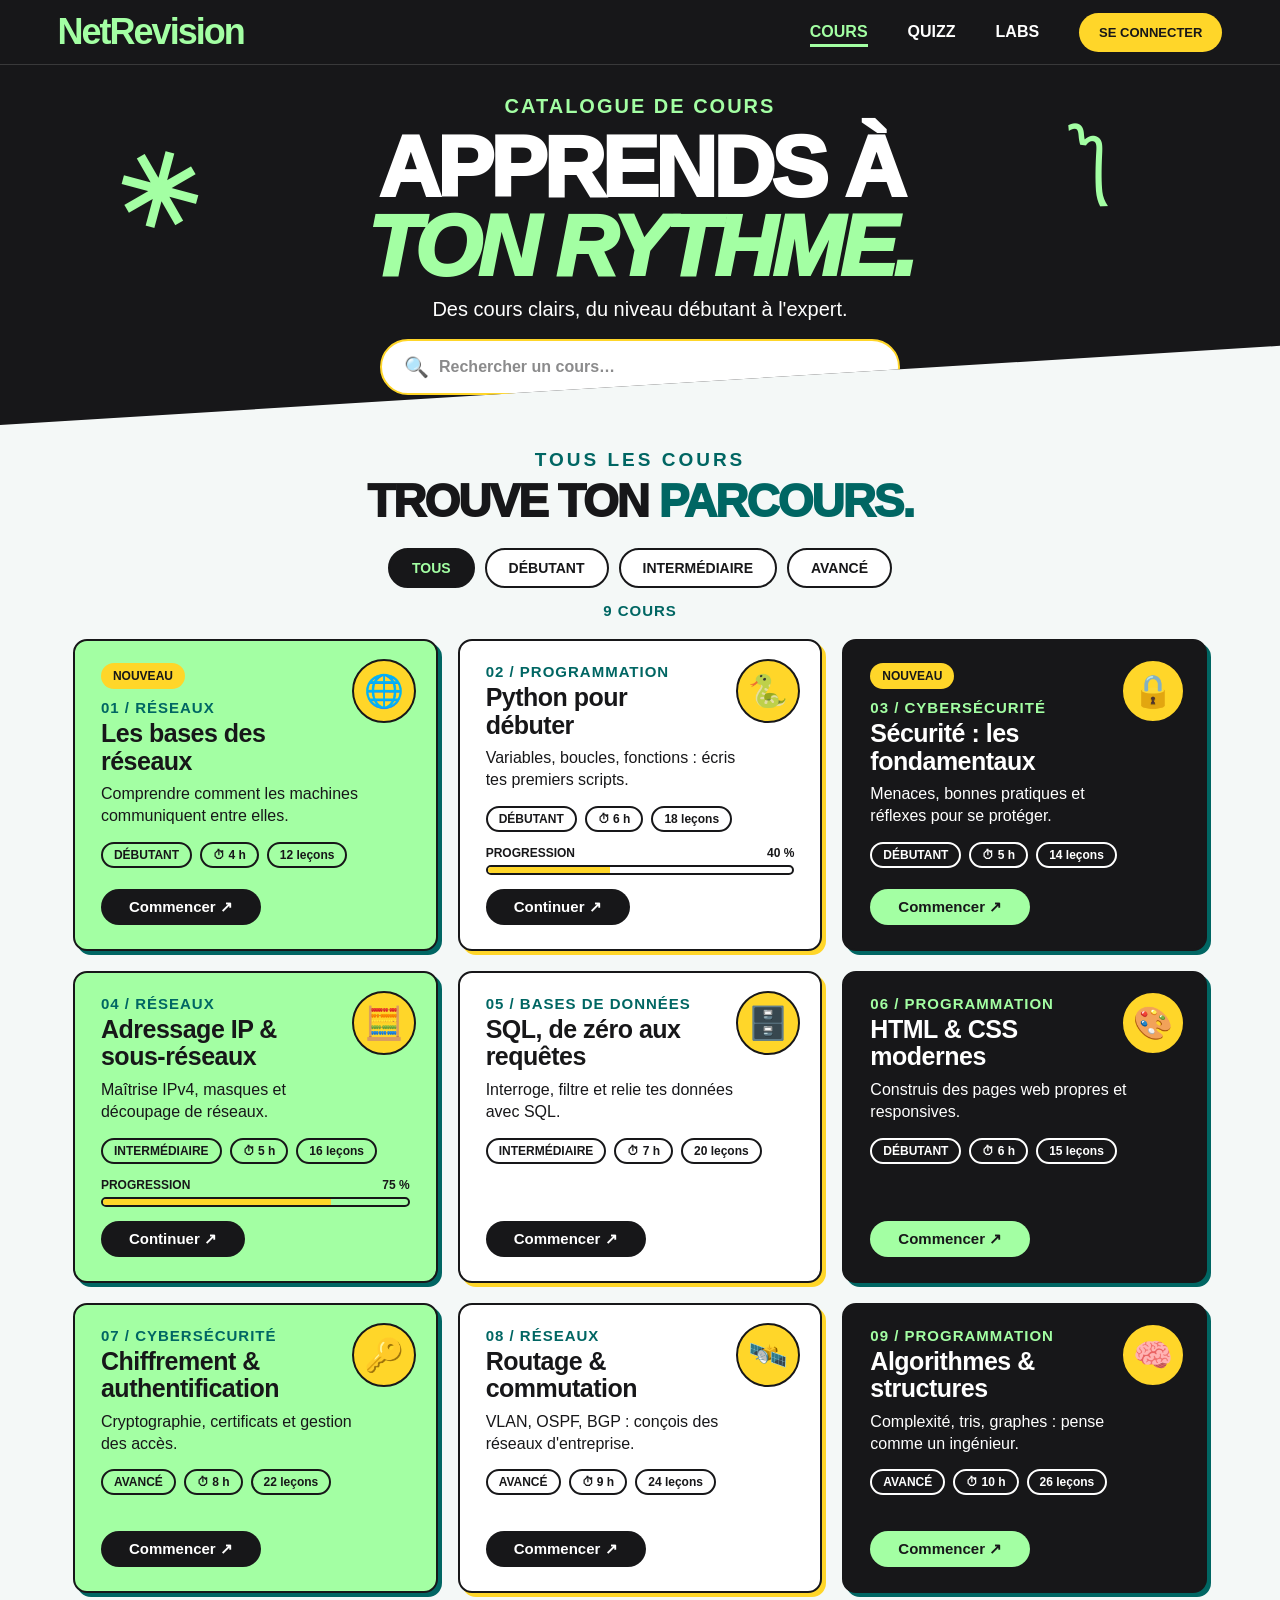
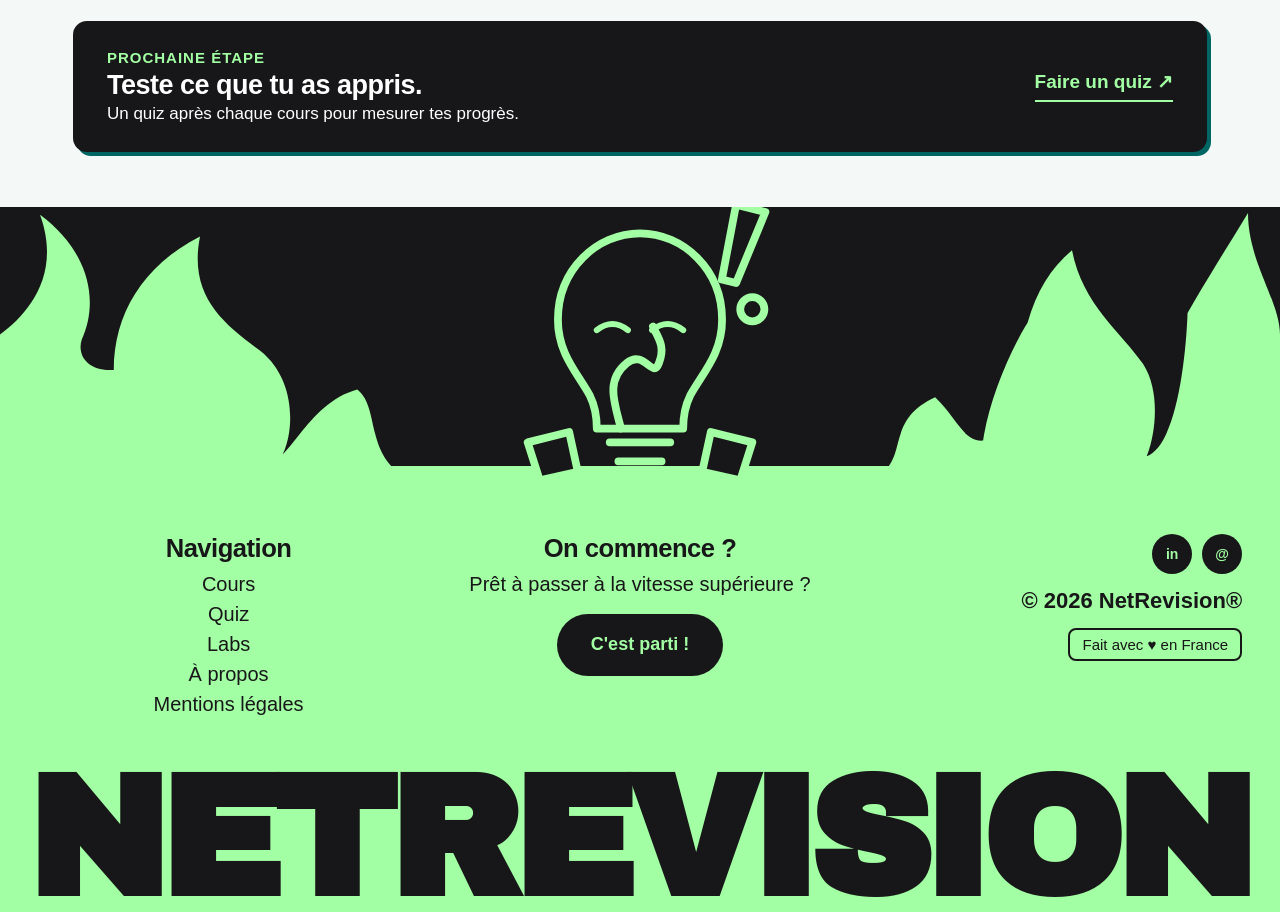
==== cours.html @ 29f03151 "Update and rename Cours.html to cours.html" ====
<!DOCTYPE html>
<html lang="fr">
<head>
<meta charset="UTF-8">
<meta name="viewport" content="width=device-width, initial-scale=1.0">
<title>Cours — NetRevision</title>

<link rel="preconnect" href="https://fonts.googleapis.com">
<link rel="preconnect" href="https://fonts.gstatic.com" crossorigin>
<link href="https://fonts.googleapis.com/css2?family=Archivo+Black&display=swap" rel="stylesheet">

<style>

/* =====================================
   1. VARIABLES ET RESET
===================================== */

:root {
    --black: #171719;
    --green: #006663;
    --mint: #a3ffa3;
    --yellow: #ffd629;
    --white: #ffffff;
    --background: #f4f8f7;
}

* {
    margin: 0;
    padding: 0;
    box-sizing: border-box;
    font-family: 'Arial', 'Segoe UI', sans-serif;
}

html { scroll-behavior: smooth; }

body {
    background: var(--background);
    color: var(--black);
    min-height: 100vh;
    overflow-x: hidden;
}

/* =====================================
   2. NAVIGATION
===================================== */

.navbar {
    width: 100%;
    height: 65px;
    padding: 0 4.5%;
    display: flex;
    justify-content: space-between;
    align-items: center;
    background: var(--black);
    border-bottom: 1px solid #ffffff25;
    position: relative;
    z-index: 100;
}

.nav-logo {
    color: var(--mint);
    font-size: 36px;
    font-weight: 900;
    letter-spacing: -2px;
    text-decoration: none;
}

.nav-links {
    list-style: none;
    display: flex;
    align-items: center;
    gap: 40px;
}

.nav-links a {
    color: white;
    text-decoration: none;
    font-size: 16px;
    font-weight: 800;
    transition: .25s;
}

.nav-links a:hover,
.nav-links a.active-page {
    color: var(--mint);
}

.nav-links a.active-page {
    border-bottom: 3px solid var(--mint);
    padding-bottom: 4px;
}

.nav-links .btn {
    display: inline-block;
    border: none;
    background: var(--yellow);
    color: var(--black);
    padding: 12px 20px;
    border-radius: 30px;
    font-size: 13px;
    font-weight: 900;
    cursor: pointer;
    transition: .3s;
}

.nav-links .btn:hover {
    background: var(--mint);
    transform: translateY(-3px);
}

.menu-toggle {
    display: none;
    background: none;
    border: none;
    color: var(--mint);
    font-size: 30px;
    cursor: pointer;
}

/* =====================================
   3. HERO
===================================== */

.page-hero {
    position: relative;
    z-index: 2;
    background: var(--black);
    color: white;
    text-align: center;
    padding: 30px 20px 0;
    height: 360px;

    clip-path: polygon(0 0, 100% 0, 100% 78%, 0 100%);
}

.hero-eyebrow {
    color: var(--mint);
    font-size: 20px;
    font-weight: 900;
    letter-spacing: 2px;
    margin-bottom: 10px;
}

.page-hero h1 {
    font-size: clamp(44px, 7vw, 86px);
    font-weight: 1000;
    line-height: .92;
    letter-spacing: -4px;
    margin-bottom: 12px;
}

.page-hero h1 span {
    color: var(--mint);
    font-style: italic;
}

.hero-description {
    font-size: 20px;
    margin-bottom: 18px;
}

.hero-star {
    position: absolute;
    left: 9%;
    top: 70px;
    color: var(--mint);
    font-size: 100px;
    font-weight: bold;
    transform: rotate(15deg);
}

.hero-rays {
    position: absolute;
    right: 12%;
    top: 55px;
    color: var(--mint);
    font-size: 80px;
    transform: rotate(20deg);
}

/* Recherche */

.search-box {
    position: relative;
    z-index: 3;
    display: inline-flex;
    align-items: center;
    gap: 10px;
    width: min(520px, 90%);
    height: 56px;
    padding: 0 22px;
    background: var(--white);
    border: 2px solid var(--yellow);
    border-radius: 40px;
}

.search-box span {
    color: var(--black);
    font-size: 20px;
}

.search-box input {
    flex: 1;
    border: none;
    outline: none;
    background: transparent;
    font-size: 16px;
    font-weight: 700;
    color: var(--black);
}

.search-box input::placeholder {
    color: #17171980;
}

/* =====================================
   4. CATALOGUE
===================================== */

.catalog {
    position: relative;
    z-index: 1;
    margin-top: -1px;
    padding: 25px 5.7% 55px;
    background: var(--background);
}

.section-heading {
    text-align: center;
    margin-bottom: 20px;
}

.section-eyebrow {
    color: var(--green);
    font-size: 19px;
    font-weight: 900;
    letter-spacing: 3px;
    margin-bottom: 3px;
}

.section-heading h2 {
    font-size: clamp(28px, 4vw, 46px);
    font-weight: 1000;
    letter-spacing: -2px;
}

.section-heading h2 span { color: var(--green); }

/* Filtres */

.filters {
    display: flex;
    justify-content: center;
    flex-wrap: wrap;
    gap: 10px;
    margin-bottom: 14px;
}

.chip {
    border: 2px solid var(--black);
    background: var(--white);
    color: var(--black);
    padding: 10px 22px;
    border-radius: 30px;
    font-size: 14px;
    font-weight: 900;
    cursor: pointer;
    transition: .25s;
}

.chip:hover {
    background: var(--mint);
    transform: translateY(-3px);
}

.chip.active {
    background: var(--black);
    color: var(--mint);
}

.result-count {
    text-align: center;
    color: var(--green);
    font-size: 15px;
    font-weight: 900;
    letter-spacing: 1px;
    margin-bottom: 20px;
}

/* Grille */

.course-grid {
    display: grid;
    grid-template-columns: repeat(3, 1fr);
    gap: 20px;
    max-width: 1400px;
    margin: 0 auto;
}

.course-card {
    position: relative;
    display: flex;
    flex-direction: column;
    min-height: 290px;
    padding: 22px 26px 24px;
    border: 2px solid var(--black);
    border-radius: 14px;
    transition: .3s;
}

.course-card:nth-child(3n+1) {
    background: var(--mint);
    box-shadow: 4px 4px 0 var(--green);
}

.course-card:nth-child(3n+2) {
    background: var(--white);
    box-shadow: 4px 4px 0 var(--yellow);
}

.course-card:nth-child(3n) {
    background: var(--black);
    color: white;
    box-shadow: 4px 4px 0 var(--green);
}

.course-card:hover {
    transform: translateY(-5px);
    box-shadow: 7px 9px 0 var(--black);
}

.course-card:nth-child(3n):hover {
    box-shadow: 7px 9px 0 var(--mint);
}

.course-card.hidden { display: none; }

.badge {
    display: table;
    width: fit-content;
    background: var(--yellow);
    color: var(--black);
    padding: 6px 12px;
    border-radius: 30px;
    font-size: 12px;
    font-weight: 900;
    margin-bottom: 10px;
}

.card-number {
    display: block;
    color: var(--green);
    font-size: 15px;
    font-weight: 900;
    letter-spacing: 1px;
    margin-bottom: 4px;
}

.course-card:nth-child(3n) .card-number { color: var(--mint); }

.course-card h3 {
    font-size: 25px;
    font-weight: 900;
    letter-spacing: -.5px;
    line-height: 1.1;
    margin-bottom: 8px;
    max-width: 75%;
}

.course-card p {
    font-size: 16px;
    line-height: 1.4;
    margin-bottom: 14px;
    max-width: 85%;
}

.card-emoji {
    position: absolute;
    right: 20px;
    top: 18px;
    width: 64px;
    height: 64px;
    display: grid;
    place-items: center;
    font-size: 32px;
    border: 2px solid var(--black);
    border-radius: 50%;
    background: var(--yellow);
}

.card-meta {
    display: flex;
    flex-wrap: wrap;
    gap: 8px;
    margin-bottom: 14px;
}

.card-meta span {
    border: 2px solid currentColor;
    border-radius: 30px;
    padding: 4px 11px;
    font-size: 12px;
    font-weight: 900;
}

/* Progression */

.progress {
    margin-top: auto;
    margin-bottom: 14px;
}

.progress-label {
    display: flex;
    justify-content: space-between;
    font-size: 12px;
    font-weight: 900;
    margin-bottom: 5px;
}

.progress-bar {
    height: 10px;
    border: 2px solid currentColor;
    border-radius: 20px;
    overflow: hidden;
}

.progress-bar i {
    display: block;
    height: 100%;
    background: var(--yellow);
}

.course-card .btn {
    display: inline-block;
    width: fit-content;
    margin-top: auto;
    background: var(--black);
    color: white;
    padding: 9px 28px;
    border-radius: 30px;
    font-size: 15px;
    font-weight: 900;
    text-decoration: none;
    transition: .3s;
}

.progress + .btn { margin-top: 0; }

.course-card:nth-child(3n) .btn {
    background: var(--mint);
    color: var(--black);
}

.course-card .btn:hover {
    background: var(--green);
    color: var(--mint);
}

.course-card:nth-child(3n) .btn:hover {
    background: var(--yellow);
    color: var(--black);
}

/* Aucun résultat */

.empty-state {
    display: none;
    max-width: 520px;
    margin: 20px auto 0;
    padding: 30px;
    text-align: center;
    background: var(--white);
    border: 2px solid var(--black);
    border-radius: 14px;
    box-shadow: 4px 4px 0 var(--yellow);
}

.empty-state.show { display: block; }

.empty-state h3 {
    font-size: 26px;
    font-weight: 900;
    margin-bottom: 6px;
}

/* Bandeau parcours */

.path-banner {
    position: relative;
    max-width: 1400px;
    margin: 28px auto 0;
    padding: 26px 32px;
    background: var(--black);
    color: white;
    border: 2px solid var(--black);
    border-radius: 14px;
    box-shadow: 4px 4px 0 var(--green);
    display: flex;
    justify-content: space-between;
    align-items: center;
    gap: 20px;
    flex-wrap: wrap;
}

.path-banner .card-number { color: var(--mint); }

.path-banner h3 {
    font-size: 27px;
    font-weight: 900;
    letter-spacing: -.5px;
    margin-bottom: 3px;
}

.path-banner p { font-size: 17px; }

.path-banner .link {
    color: var(--mint);
    text-decoration: none;
    font-size: 19px;
    font-weight: 900;
    border-bottom: 2px solid var(--mint);
    padding-bottom: 7px;
}

.path-banner .link:hover {
    color: var(--yellow);
    border-color: var(--yellow);
}

/* =====================================
   5. FOOTER (style Breaver)
===================================== */

.site-footer {
    background: var(--black);
    color: var(--black);
    overflow: hidden;
}

.footer-scene {
    position: relative;
    height: clamp(170px, 23vw, 330px);
    margin-bottom: -1px;
}

.footer-flames {
    position: absolute;
    inset: 0;
    width: 100%;
    height: 100%;
    display: block;
}

.footer-flames path { fill: var(--mint); }

.footer-mascot {
    position: absolute;
    left: 50%;
    bottom: 0;
    transform: translateX(-50%);
    width: clamp(150px, 27vw, 380px);
    height: auto;
    display: block;
    overflow: visible;
}

.footer-mascot .line {
    fill: none;
    stroke: var(--mint);
    stroke-width: 9;
    stroke-linecap: round;
    stroke-linejoin: round;
}

.footer-mascot .solid {
    fill: var(--black);
    stroke: var(--mint);
    stroke-width: 9;
    stroke-linejoin: round;
}

.footer-mascot .face {
    fill: none;
    stroke: var(--mint);
    stroke-width: 7;
    stroke-linecap: round;
}

.footer-mascot .wiggle {
    transform-origin: 200px 40px;
    animation: nr-wiggle 3.2s ease-in-out infinite;
}

@keyframes nr-wiggle {
    0%, 100% { transform: rotate(-2deg); }
    50%      { transform: rotate(2deg); }
}

.footer-body {
    background: var(--mint);
    padding: 34px 2% 0;
}

.footer-cols {
    display: grid;
    grid-template-columns: 1fr 1fr 1fr;
    gap: 30px;
    align-items: start;
    padding: 0 1%;
}

.footer-nav h4,
.footer-hi h4 {
    font-size: clamp(22px, 2vw, 28px);
    font-weight: 900;
    letter-spacing: -.5px;
    margin-bottom: 10px;
}

/* Navigation centrée */

.footer-nav { text-align: center; }

.footer-nav ul {
    list-style: none;
    display: grid;
    justify-items: center;
    gap: 7px;
}

.footer-nav a {
    color: var(--black);
    text-decoration: none;
    font-size: 20px;
    border-bottom: 2px solid transparent;
    transition: .2s;
}

.footer-nav a:hover {
    color: var(--green);
    border-color: var(--green);
}

.footer-hi { text-align: center; }

.footer-hi p {
    font-size: 20px;
    margin-bottom: 18px;
}

.footer-pill {
    display: inline-flex;
    align-items: center;
    justify-content: center;
    height: 62px;
    padding: 0 34px;
    border-radius: 40px;
    background: var(--black);
    color: var(--mint);
    font-size: 18px;
    font-weight: 900;
    text-decoration: none;
    transition: .3s;
}

.footer-pill:hover {
    background: var(--yellow);
    color: var(--black);
    transform: translateY(-4px);
}

.footer-side {
    display: flex;
    flex-direction: column;
    align-items: flex-end;
    gap: 14px;
}

.footer-social {
    display: flex;
    gap: 10px;
}

.footer-social a {
    width: 40px;
    height: 40px;
    border-radius: 50%;
    background: var(--black);
    color: var(--mint);
    display: grid;
    place-items: center;
    text-decoration: none;
    font-size: 14px;
    font-weight: 900;
    transition: .25s;
}

.footer-social a:hover {
    background: var(--yellow);
    color: var(--black);
    transform: translateY(-3px);
}

.footer-copy {
    font-size: 22px;
    font-weight: 900;
}

.footer-badge {
    border: 2px solid var(--black);
    border-radius: 8px;
    padding: 6px 12px;
    font-size: 15px;
    color: var(--black);
    text-decoration: none;
}

/* Wordmark géant pleine largeur (police lisible, sans déformation) */

.footer-wordmark {
    display: block;
    width: 100%;
    height: auto;
    margin-top: 30px;
}

.footer-wordmark text {
    fill: var(--black);
    font-family: 'Archivo Black', 'Arial Black', 'Impact', sans-serif;
    font-weight: 900;
}

/* =====================================
   6. RESPONSIVE TABLETTE
===================================== */

@media (max-width: 1000px) {

    .course-grid { grid-template-columns: 1fr 1fr; }
}

@media (max-width: 900px) {

    .footer-cols { grid-template-columns: 1fr 1fr; }

    .footer-hi {
        grid-column: 1 / -1;
        order: -1;
        margin-bottom: 10px;
    }
}

/* =====================================
   7. RESPONSIVE MOBILE
===================================== */

@media (max-width: 700px) {

    .navbar {
        height: 65px;
        padding: 0 20px;
    }

    .nav-logo { font-size: 28px; }

    .menu-toggle { display: block; }

    .nav-links {
        display: none;
        position: absolute;
        top: 65px;
        left: 0;
        width: 100%;
        padding: 25px;
        background: var(--black);
        flex-direction: column;
        align-items: center;
        gap: 25px;
    }

    .nav-links.active { display: flex; }

    .page-hero {
        height: 360px;
        padding: 35px 15px 0;
        clip-path: polygon(0 0, 100% 0, 100% 86%, 0 100%);
    }

    .hero-eyebrow {
        font-size: 12px;
        letter-spacing: 2px;
    }

    .page-hero h1 {
        font-size: clamp(36px, 11vw, 54px);
        letter-spacing: -2px;
    }

    .hero-description {
        font-size: 14px;
        margin-bottom: 16px;
    }

    .hero-star {
        font-size: 50px;
        left: 3%;
        top: 140px;
        opacity: .5;
    }

    .hero-rays {
        font-size: 40px;
        right: 4%;
        top: 130px;
        opacity: .5;
    }

    .search-box { height: 50px; }

    .catalog { padding: 30px 18px 45px; }

    .section-eyebrow {
        font-size: 12px;
        letter-spacing: 2px;
    }

    .section-heading h2 { font-size: 28px; }

    .course-grid {
        grid-template-columns: 1fr;
        max-width: 430px;
    }

    .course-card { min-height: 270px; }

    .course-card h3 { font-size: 22px; }

    .course-card p { font-size: 14px; }

    .path-banner { padding: 22px; }

    .path-banner h3 { font-size: 22px; }

    .path-banner p { font-size: 14px; }

    .path-banner .link { font-size: 15px; }

    .footer-body { padding-top: 26px; }

    .footer-cols { grid-template-columns: 1fr; }

    .footer-side { align-items: center; }

    .footer-pill {
        height: 52px;
        font-size: 16px;
    }

    .footer-nav a { font-size: 18px; }
}

@media (prefers-reduced-motion: reduce) {
    *,
    *::before,
    *::after {
        animation-duration: .01ms !important;
        transition-duration: .01ms !important;
        scroll-behavior: auto !important;
    }
}

</style>
</head>

<body>

<!-- =====================================
     NAVIGATION
===================================== -->

<nav class="navbar" aria-label="Navigation principale">

    <a href="index.html" class="nav-logo">NetRevision</a>

    <button
        class="menu-toggle"
        id="menu-toggle"
        type="button"
        aria-label="Ouvrir le menu"
        aria-expanded="false"
        aria-controls="nav-links">
        ☰
    </button>

    <ul class="nav-links" id="nav-links">

        <li><a href="cours.html" class="active-page" aria-current="page">COURS</a></li>
        <li><a href="index.html#quizz">QUIZZ</a></li>
        <li><a href="index.html#labs">LABS</a></li>

        <li>
            <button class="btn" type="button">
                SE CONNECTER
            </button>
        </li>

    </ul>

</nav>


<!-- =====================================
     HERO
===================================== -->

<header class="page-hero">

    <div class="hero-star">✳</div>
    <div class="hero-rays">〽</div>

    <p class="hero-eyebrow">
        CATALOGUE DE COURS
    </p>

    <h1>
        APPRENDS À<br>
        <span>TON RYTHME.</span>
    </h1>

    <p class="hero-description">
        Des cours clairs, du niveau débutant à l'expert.
    </p>

    <label class="search-box">
        <span aria-hidden="true">🔍</span>
        <input
            type="search"
            id="search"
            placeholder="Rechercher un cours…"
            aria-label="Rechercher un cours"
            autocomplete="off">
    </label>

</header>


<!-- =====================================
     CATALOGUE
===================================== -->

<main class="catalog" id="catalogue">

    <div class="section-heading">

        <p class="section-eyebrow">
            TOUS LES COURS
        </p>

        <h2>
            TROUVE TON <span>PARCOURS.</span>
        </h2>

    </div>

    <div class="filters" role="group" aria-label="Filtrer par niveau">
        <button class="chip active" type="button" data-filter="all">TOUS</button>
        <button class="chip" type="button" data-filter="Débutant">DÉBUTANT</button>
        <button class="chip" type="button" data-filter="Intermédiaire">INTERMÉDIAIRE</button>
        <button class="chip" type="button" data-filter="Avancé">AVANCÉ</button>
    </div>

    <p class="result-count" id="result-count" aria-live="polite"></p>

    <div class="course-grid" id="course-grid">

        <!-- 01 -->
        <article class="course-card" data-level="Débutant">
            <span class="badge">NOUVEAU</span>
            <span class="card-number">01 / RÉSEAUX</span>
            <h3>Les bases des réseaux</h3>
            <p>Comprendre comment les machines communiquent entre elles.</p>
            <div class="card-meta">
                <span>DÉBUTANT</span><span>⏱ 4 h</span><span>12 leçons</span>
            </div>
            <a href="#" class="btn">Commencer ↗</a>
            <div class="card-emoji" aria-hidden="true">🌐</div>
        </article>

        <!-- 02 -->
        <article class="course-card" data-level="Débutant">
            <span class="card-number">02 / PROGRAMMATION</span>
            <h3>Python pour débuter</h3>
            <p>Variables, boucles, fonctions : écris tes premiers scripts.</p>
            <div class="card-meta">
                <span>DÉBUTANT</span><span>⏱ 6 h</span><span>18 leçons</span>
            </div>
            <div class="progress">
                <div class="progress-label"><span>PROGRESSION</span><span>40 %</span></div>
                <div class="progress-bar"><i style="width:40%"></i></div>
            </div>
            <a href="#" class="btn">Continuer ↗</a>
            <div class="card-emoji" aria-hidden="true">🐍</div>
        </article>

        <!-- 03 -->
        <article class="course-card" data-level="Débutant">
            <span class="badge">NOUVEAU</span>
            <span class="card-number">03 / CYBERSÉCURITÉ</span>
            <h3>Sécurité : les fondamentaux</h3>
            <p>Menaces, bonnes pratiques et réflexes pour se protéger.</p>
            <div class="card-meta">
                <span>DÉBUTANT</span><span>⏱ 5 h</span><span>14 leçons</span>
            </div>
            <a href="#" class="btn">Commencer ↗</a>
            <div class="card-emoji" aria-hidden="true">🔒</div>
        </article>

        <!-- 04 -->
        <article class="course-card" data-level="Intermédiaire">
            <span class="card-number">04 / RÉSEAUX</span>
            <h3>Adressage IP &amp; sous-réseaux</h3>
            <p>Maîtrise IPv4, masques et découpage de réseaux.</p>
            <div class="card-meta">
                <span>INTERMÉDIAIRE</span><span>⏱ 5 h</span><span>16 leçons</span>
            </div>
            <div class="progress">
                <div class="progress-label"><span>PROGRESSION</span><span>75 %</span></div>
                <div class="progress-bar"><i style="width:75%"></i></div>
            </div>
            <a href="#" class="btn">Continuer ↗</a>
            <div class="card-emoji" aria-hidden="true">🧮</div>
        </article>

        <!-- 05 -->
        <article class="course-card" data-level="Intermédiaire">
            <span class="card-number">05 / BASES DE DONNÉES</span>
            <h3>SQL, de zéro aux requêtes</h3>
            <p>Interroge, filtre et relie tes données avec SQL.</p>
            <div class="card-meta">
                <span>INTERMÉDIAIRE</span><span>⏱ 7 h</span><span>20 leçons</span>
            </div>
            <a href="#" class="btn">Commencer ↗</a>
            <div class="card-emoji" aria-hidden="true">🗄️</div>
        </article>

        <!-- 06 -->
        <article class="course-card" data-level="Débutant">
            <span class="card-number">06 / PROGRAMMATION</span>
            <h3>HTML &amp; CSS modernes</h3>
            <p>Construis des pages web propres et responsives.</p>
            <div class="card-meta">
                <span>DÉBUTANT</span><span>⏱ 6 h</span><span>15 leçons</span>
            </div>
            <a href="#" class="btn">Commencer ↗</a>
            <div class="card-emoji" aria-hidden="true">🎨</div>
        </article>

        <!-- 07 -->
        <article class="course-card" data-level="Avancé">
            <span class="card-number">07 / CYBERSÉCURITÉ</span>
            <h3>Chiffrement &amp; authentification</h3>
            <p>Cryptographie, certificats et gestion des accès.</p>
            <div class="card-meta">
                <span>AVANCÉ</span><span>⏱ 8 h</span><span>22 leçons</span>
            </div>
            <a href="#" class="btn">Commencer ↗</a>
            <div class="card-emoji" aria-hidden="true">🔑</div>
        </article>

        <!-- 08 -->
        <article class="course-card" data-level="Avancé">
            <span class="card-number">08 / RÉSEAUX</span>
            <h3>Routage &amp; commutation</h3>
            <p>VLAN, OSPF, BGP : conçois des réseaux d'entreprise.</p>
            <div class="card-meta">
                <span>AVANCÉ</span><span>⏱ 9 h</span><span>24 leçons</span>
            </div>
            <a href="#" class="btn">Commencer ↗</a>
            <div class="card-emoji" aria-hidden="true">🛰️</div>
        </article>

        <!-- 09 -->
        <article class="course-card" data-level="Avancé">
            <span class="card-number">09 / PROGRAMMATION</span>
            <h3>Algorithmes &amp; structures</h3>
            <p>Complexité, tris, graphes : pense comme un ingénieur.</p>
            <div class="card-meta">
                <span>AVANCÉ</span><span>⏱ 10 h</span><span>26 leçons</span>
            </div>
            <a href="#" class="btn">Commencer ↗</a>
            <div class="card-emoji" aria-hidden="true">🧠</div>
        </article>

    </div>

    <div class="empty-state" id="empty-state">
        <h3>Aucun cours trouvé.</h3>
        <p>Essaie un autre mot-clé ou change de niveau.</p>
    </div>

    <!-- Bandeau passage à l'action -->
    <section class="path-banner">
        <div>
            <span class="card-number">PROCHAINE ÉTAPE</span>
            <h3>Teste ce que tu as appris.</h3>
            <p>Un quiz après chaque cours pour mesurer tes progrès.</p>
        </div>
        <a href="index.html#quizz" class="link">Faire un quiz ↗</a>
    </section>

</main>


<!-- =====================================
     FOOTER
===================================== -->

<footer class="site-footer">

    <div class="footer-scene">

        <svg class="footer-flames" viewBox="0 0 1440 300" preserveAspectRatio="none" aria-hidden="true">
            <path d="M0,300 V130 C30,110 70,70 45,8 C100,45 112,95 92,135 C86,152 100,168 128,166 C128,110 160,60 225,30 C212,90 250,118 292,146 C332,174 332,226 318,252 C336,236 360,196 402,186 C424,202 414,238 440,264 L1000,264 C1016,244 1004,214 1052,194 C1076,214 1084,240 1106,238 C1112,200 1134,150 1156,118 C1166,86 1182,62 1206,44 C1218,100 1262,128 1286,160 C1306,188 1300,232 1290,254 C1322,244 1334,160 1336,108 C1356,76 1384,36 1404,6 C1404,56 1440,96 1440,130 V300 Z"/>
        </svg>

        <svg class="footer-mascot" viewBox="0 0 400 330" aria-hidden="true">
            <g class="wiggle">
                <path class="solid" d="M200 20 C150 20 105 62 105 120 C105 160 128 182 142 208 C148 220 150 232 150 246 H250 C250 232 252 220 258 208 C272 182 295 160 295 120 C295 62 250 20 200 20 Z"/>
                <path class="line" d="M165 262 H235 M175 284 H225"/>
                <path class="line" d="M178 246 C170 215 160 190 185 170 C205 154 215 190 222 170 C230 150 220 140 215 128"/>
                <path class="face" d="M150 132 Q168 118 186 132"/>
                <path class="face" d="M214 132 Q232 118 250 132"/>
                <path class="solid" d="M300 -10 L335 -10 L322 78 L305 78 Z" transform="rotate(14 318 34)"/>
                <circle class="solid" cx="330" cy="108" r="14"/>
            </g>
            <g class="solid">
                <path d="M70 262 L118 250 L128 296 L84 306 Z"/>
                <path d="M282 250 L330 262 L316 306 L272 296 Z"/>
            </g>
        </svg>

    </div>

    <div class="footer-body">

        <div class="footer-cols">

            <nav class="footer-nav" aria-label="Navigation du pied de page">
                <h4>Navigation</h4>
                <ul>
                    <li><a href="cours.html">Cours</a></li>
                    <li><a href="index.html#quizz">Quiz</a></li>
                    <li><a href="index.html#labs">Labs</a></li>
                    <li><a href="#">À propos</a></li>
                    <li><a href="#">Mentions légales</a></li>
                </ul>
            </nav>

            <div class="footer-hi">
                <h4>On commence ?</h4>
                <p>Prêt à passer à la vitesse supérieure ?</p>
                <a href="#catalogue" class="footer-pill">C'est parti !</a>
            </div>

            <div class="footer-side">
                <div class="footer-social">
                    <a href="#" aria-label="LinkedIn">in</a>
                    <a href="#" aria-label="Threads">@</a>
                </div>
                <p class="footer-copy">© 2026 NetRevision®</p>
                <a href="#" class="footer-badge">Fait avec ♥ en France</a>
            </div>

        </div>

        <svg class="footer-wordmark" viewBox="0 0 1000 135" role="img" aria-label="NetRevision">
            <text x="0" y="122" font-size="138" textLength="1000" lengthAdjust="spacing">NETREVISION</text>
        </svg>

    </div>

</footer>


<!-- =====================================
     JAVASCRIPT
===================================== -->

<script>

/* ---------- Menu hamburger ---------- */

const menuToggle = document.getElementById("menu-toggle");
const navLinks = document.getElementById("nav-links");

function closeMenu() {
    navLinks.classList.remove("active");
    menuToggle.textContent = "☰";
    menuToggle.setAttribute("aria-expanded", "false");
    menuToggle.setAttribute("aria-label", "Ouvrir le menu");
}

menuToggle.addEventListener("click", () => {
    const isOpen = navLinks.classList.toggle("active");
    menuToggle.textContent = isOpen ? "✕" : "☰";
    menuToggle.setAttribute("aria-expanded", String(isOpen));
    menuToggle.setAttribute("aria-label", isOpen ? "Fermer le menu" : "Ouvrir le menu");
});

navLinks.querySelectorAll("a").forEach(link => {
    link.addEventListener("click", closeMenu);
});

window.addEventListener("resize", () => {
    if (window.innerWidth > 700) closeMenu();
});

/* ---------- Filtres + recherche ---------- */

const chips = document.querySelectorAll(".chip");
const cards = document.querySelectorAll(".course-card");
const searchInput = document.getElementById("search");
const resultCount = document.getElementById("result-count");
const emptyState = document.getElementById("empty-state");

let currentFilter = "all";

function normalize(text) {
    return text
        .toLowerCase()
        .normalize("NFD")
        .replace(/[\u0300-\u036f]/g, "");
}

function applyFilters() {

    const query = normalize(searchInput.value.trim());
    let visible = 0;

    cards.forEach(card => {

        const matchLevel =
            currentFilter === "all" ||
            card.dataset.level === currentFilter;

        const matchSearch =
            query === "" ||
            normalize(card.textContent).includes(query);

        const show = matchLevel && matchSearch;

        card.classList.toggle("hidden", !show);

        if (show) visible++;

    });

    resultCount.textContent = visible + " COURS";

    emptyState.classList.toggle("show", visible === 0);

}

chips.forEach(chip => {

    chip.addEventListener("click", () => {

        chips.forEach(c => c.classList.remove("active"));
        chip.classList.add("active");

        currentFilter = chip.dataset.filter;

        applyFilters();

    });

});

searchInput.addEventListener("input", applyFilters);

applyFilters();

</script>

</body>
</html>
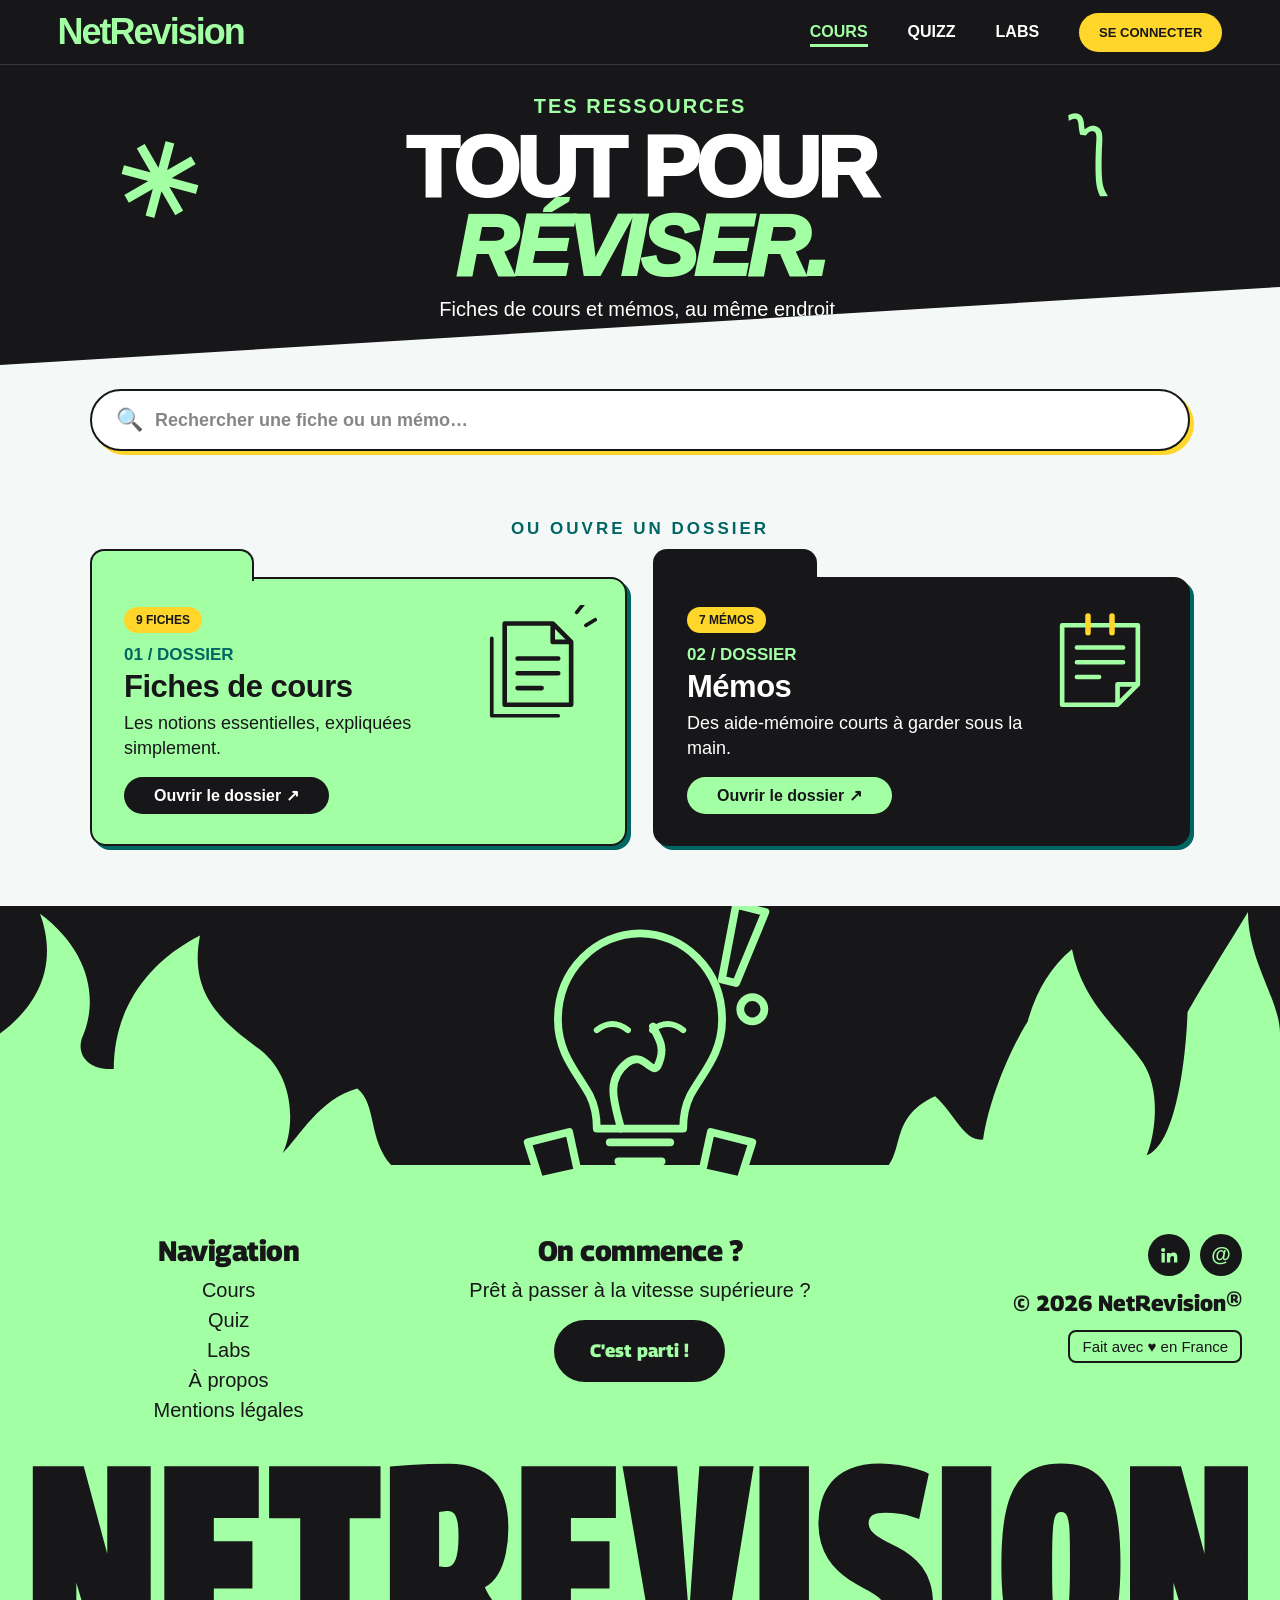
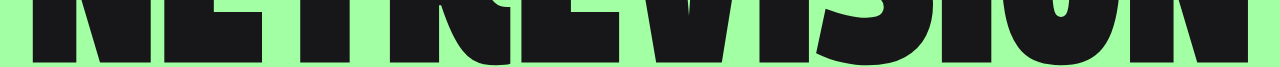
==== commit 10037e28: "Update cours.html" ====
--- a/cours.html
+++ b/cours.html
@@ -4,10 +4,6 @@
 <meta charset="UTF-8">
 <meta name="viewport" content="width=device-width, initial-scale=1.0">
 <title>Cours — NetRevision</title>
-
-<link rel="preconnect" href="https://fonts.googleapis.com">
-<link rel="preconnect" href="https://fonts.gstatic.com" crossorigin>
-<link href="https://fonts.googleapis.com/css2?family=Archivo+Black&display=swap" rel="stylesheet">
 
 <style>
 
@@ -39,6 +35,8 @@
     min-height: 100vh;
     overflow-x: hidden;
 }
+
+[hidden] { display: none !important; }
 
 /* =====================================
    2. NAVIGATION
@@ -81,9 +79,7 @@
 }
 
 .nav-links a:hover,
-.nav-links a.active-page {
-    color: var(--mint);
-}
+.nav-links a.active-page { color: var(--mint); }
 
 .nav-links a.active-page {
     border-bottom: 3px solid var(--mint);
@@ -128,9 +124,9 @@
     color: white;
     text-align: center;
     padding: 30px 20px 0;
-    height: 360px;
-
-    clip-path: polygon(0 0, 100% 0, 100% 78%, 0 100%);
+    height: 300px;
+
+    clip-path: polygon(0 0, 100% 0, 100% 74%, 0 100%);
 }
 
 .hero-eyebrow {
@@ -154,15 +150,12 @@
     font-style: italic;
 }
 
-.hero-description {
-    font-size: 20px;
-    margin-bottom: 18px;
-}
+.hero-description { font-size: 20px; }
 
 .hero-star {
     position: absolute;
     left: 9%;
-    top: 70px;
+    top: 60px;
     color: var(--mint);
     font-size: 100px;
     font-weight: bold;
@@ -172,168 +165,173 @@
 .hero-rays {
     position: absolute;
     right: 12%;
-    top: 55px;
+    top: 45px;
     color: var(--mint);
     font-size: 80px;
     transform: rotate(20deg);
 }
 
-/* Recherche */
+/* =====================================
+   4. ESPACE DOCUMENTS
+===================================== */
+
+.library {
+    position: relative;
+    z-index: 1;
+    margin-top: -1px;
+    padding: 25px 5.7% 60px;
+    background: var(--background);
+    min-height: 520px;
+}
+
+.library-inner {
+    max-width: 1100px;
+    margin: 0 auto;
+}
+
+/* ----- Barre de recherche ----- */
 
 .search-box {
-    position: relative;
-    z-index: 3;
-    display: inline-flex;
+    display: flex;
     align-items: center;
-    gap: 10px;
-    width: min(520px, 90%);
-    height: 56px;
-    padding: 0 22px;
+    gap: 12px;
+    width: 100%;
+    height: 62px;
+    padding: 0 24px;
     background: var(--white);
-    border: 2px solid var(--yellow);
+    border: 2px solid var(--black);
     border-radius: 40px;
-}
-
-.search-box span {
-    color: var(--black);
-    font-size: 20px;
-}
+    box-shadow: 4px 4px 0 var(--yellow);
+    transition: .25s;
+}
+
+.search-box:focus-within {
+    box-shadow: 6px 6px 0 var(--green);
+    transform: translateY(-2px);
+}
+
+.search-box .icon { font-size: 22px; }
 
 .search-box input {
     flex: 1;
+    min-width: 0;
     border: none;
     outline: none;
     background: transparent;
-    font-size: 16px;
+    font-size: 18px;
     font-weight: 700;
     color: var(--black);
 }
 
-.search-box input::placeholder {
-    color: #17171980;
-}
-
-/* =====================================
-   4. CATALOGUE
-===================================== */
-
-.catalog {
-    position: relative;
-    z-index: 1;
-    margin-top: -1px;
-    padding: 25px 5.7% 55px;
-    background: var(--background);
-}
-
-.section-heading {
-    text-align: center;
-    margin-bottom: 20px;
-}
-
-.section-eyebrow {
-    color: var(--green);
-    font-size: 19px;
-    font-weight: 900;
-    letter-spacing: 3px;
-    margin-bottom: 3px;
-}
-
-.section-heading h2 {
-    font-size: clamp(28px, 4vw, 46px);
-    font-weight: 1000;
-    letter-spacing: -2px;
-}
-
-.section-heading h2 span { color: var(--green); }
-
-/* Filtres */
-
-.filters {
+.search-box input::placeholder { color: #17171985; }
+
+.search-box .scope {
+    flex-shrink: 0;
+    background: var(--mint);
+    border: 2px solid var(--black);
+    border-radius: 30px;
+    padding: 5px 14px;
+    font-size: 12px;
+    font-weight: 900;
+    letter-spacing: .5px;
+    white-space: nowrap;
+}
+
+.status-line {
     display: flex;
-    justify-content: center;
+    justify-content: space-between;
+    align-items: center;
     flex-wrap: wrap;
     gap: 10px;
-    margin-bottom: 14px;
-}
-
-.chip {
+    min-height: 34px;
+    margin: 16px 4px 18px;
+    color: var(--green);
+    font-size: 15px;
+    font-weight: 900;
+    letter-spacing: 1px;
+}
+
+.back-link {
+    display: inline-flex;
+    align-items: center;
     border: 2px solid var(--black);
     background: var(--white);
     color: var(--black);
-    padding: 10px 22px;
+    padding: 7px 18px;
     border-radius: 30px;
-    font-size: 14px;
-    font-weight: 900;
-    cursor: pointer;
+    font-size: 13px;
+    font-weight: 900;
+    text-decoration: none;
+    letter-spacing: 0;
     transition: .25s;
 }
 
-.chip:hover {
+.back-link:hover {
     background: var(--mint);
     transform: translateY(-3px);
 }
 
-.chip.active {
-    background: var(--black);
-    color: var(--mint);
-}
-
-.result-count {
+.divider-label {
     text-align: center;
     color: var(--green);
-    font-size: 15px;
-    font-weight: 900;
-    letter-spacing: 1px;
-    margin-bottom: 20px;
-}
-
-/* Grille */
-
-.course-grid {
+    font-size: 17px;
+    font-weight: 900;
+    letter-spacing: 3px;
+    margin: 6px 0 38px;
+}
+
+/* ----- Dossiers (cartes) ----- */
+
+.folder-grid {
     display: grid;
-    grid-template-columns: repeat(3, 1fr);
-    gap: 20px;
-    max-width: 1400px;
-    margin: 0 auto;
-}
-
-.course-card {
+    grid-template-columns: 1fr 1fr;
+    gap: 26px;
+}
+
+.folder {
     position: relative;
-    display: flex;
-    flex-direction: column;
-    min-height: 290px;
-    padding: 22px 26px 24px;
+    display: block;
+    min-height: 250px;
+    padding: 28px 32px 30px;
     border: 2px solid var(--black);
-    border-radius: 14px;
+    border-radius: 0 16px 16px 16px;
+    color: var(--black);
+    text-decoration: none;
     transition: .3s;
 }
 
-.course-card:nth-child(3n+1) {
+/* Onglet du dossier */
+
+.folder::before {
+    content: "";
+    position: absolute;
+    left: -2px;
+    top: -30px;
+    width: 160px;
+    height: 30px;
+    background: inherit;
+    border: 2px solid var(--black);
+    border-bottom: none;
+    border-radius: 14px 14px 0 0;
+}
+
+.folder-fiches {
     background: var(--mint);
     box-shadow: 4px 4px 0 var(--green);
 }
 
-.course-card:nth-child(3n+2) {
-    background: var(--white);
-    box-shadow: 4px 4px 0 var(--yellow);
-}
-
-.course-card:nth-child(3n) {
+.folder-memos {
     background: var(--black);
     color: white;
     box-shadow: 4px 4px 0 var(--green);
 }
 
-.course-card:hover {
-    transform: translateY(-5px);
-    box-shadow: 7px 9px 0 var(--black);
-}
-
-.course-card:nth-child(3n):hover {
-    box-shadow: 7px 9px 0 var(--mint);
-}
-
-.course-card.hidden { display: none; }
+.folder:hover {
+    transform: translateY(-6px);
+    box-shadow: 7px 10px 0 var(--black);
+}
+
+.folder-memos:hover { box-shadow: 7px 10px 0 var(--mint); }
 
 .badge {
     display: table;
@@ -344,100 +342,135 @@
     border-radius: 30px;
     font-size: 12px;
     font-weight: 900;
-    margin-bottom: 10px;
+    margin-bottom: 12px;
 }
 
 .card-number {
     display: block;
     color: var(--green);
-    font-size: 15px;
-    font-weight: 900;
-    letter-spacing: 1px;
+    font-size: 17px;
+    font-weight: 900;
     margin-bottom: 4px;
 }
 
-.course-card:nth-child(3n) .card-number { color: var(--mint); }
-
-.course-card h3 {
-    font-size: 25px;
+.folder-memos .card-number { color: var(--mint); }
+
+.folder h2 {
+    font-size: 31px;
     font-weight: 900;
     letter-spacing: -.5px;
-    line-height: 1.1;
-    margin-bottom: 8px;
-    max-width: 75%;
-}
-
-.course-card p {
+    margin-bottom: 6px;
+    max-width: 72%;
+}
+
+.folder p {
+    font-size: 18px;
+    line-height: 1.4;
+    max-width: 78%;
+}
+
+.folder .open {
+    display: inline-block;
+    margin-top: 16px;
+    background: var(--black);
+    color: white;
+    padding: 9px 30px;
+    border-radius: 30px;
     font-size: 16px;
-    line-height: 1.4;
-    margin-bottom: 14px;
-    max-width: 85%;
-}
-
-.card-emoji {
+    font-weight: 900;
+    transition: .3s;
+}
+
+.folder-memos .open {
+    background: var(--mint);
+    color: var(--black);
+}
+
+.folder:hover .open {
+    background: var(--yellow);
+    color: var(--black);
+}
+
+.folder-icon {
     position: absolute;
-    right: 20px;
-    top: 18px;
-    width: 64px;
-    height: 64px;
+    right: 28px;
+    top: 26px;
+    width: 120px;
+    height: 120px;
+}
+
+/* ----- Liste de fichiers ----- */
+
+.file-list {
+    list-style: none;
+    display: grid;
+    gap: 14px;
+}
+
+.file-row {
+    display: flex;
+    align-items: center;
+    gap: 18px;
+    padding: 16px 20px;
+    background: var(--white);
+    border: 2px solid var(--black);
+    border-radius: 14px;
+    box-shadow: 4px 4px 0 var(--yellow);
+    transition: .25s;
+}
+
+.file-row:nth-child(even) { box-shadow: 4px 4px 0 var(--mint); }
+
+.file-row:hover {
+    transform: translateY(-4px);
+    box-shadow: 6px 8px 0 var(--black);
+}
+
+.file-icon {
+    flex-shrink: 0;
+    width: 52px;
+    height: 52px;
     display: grid;
     place-items: center;
-    font-size: 32px;
     border: 2px solid var(--black);
     border-radius: 50%;
-    background: var(--yellow);
-}
-
-.card-meta {
+    background: var(--mint);
+    font-size: 24px;
+}
+
+.file-icon.memo { background: var(--yellow); }
+
+.file-info { flex: 1; min-width: 0; }
+
+.file-title {
+    font-size: 20px;
+    font-weight: 900;
+    letter-spacing: -.3px;
+    margin-bottom: 7px;
+}
+
+.file-meta {
     display: flex;
     flex-wrap: wrap;
     gap: 8px;
-    margin-bottom: 14px;
-}
-
-.card-meta span {
-    border: 2px solid currentColor;
+}
+
+.file-meta span {
+    border: 2px solid var(--black);
     border-radius: 30px;
-    padding: 4px 11px;
+    padding: 3px 11px;
     font-size: 12px;
     font-weight: 900;
 }
 
-/* Progression */
-
-.progress {
-    margin-top: auto;
-    margin-bottom: 14px;
-}
-
-.progress-label {
-    display: flex;
-    justify-content: space-between;
-    font-size: 12px;
-    font-weight: 900;
-    margin-bottom: 5px;
-}
-
-.progress-bar {
-    height: 10px;
-    border: 2px solid currentColor;
-    border-radius: 20px;
-    overflow: hidden;
-}
-
-.progress-bar i {
-    display: block;
-    height: 100%;
-    background: var(--yellow);
-}
-
-.course-card .btn {
-    display: inline-block;
-    width: fit-content;
-    margin-top: auto;
+.file-meta .tag-fiche { background: var(--mint); }
+.file-meta .tag-memo  { background: var(--yellow); }
+
+.file-btn {
+    flex-shrink: 0;
     background: var(--black);
     color: white;
-    padding: 9px 28px;
+    padding: 10px 26px;
     border-radius: 30px;
     font-size: 15px;
     font-weight: 900;
@@ -445,30 +478,14 @@
     transition: .3s;
 }
 
-.progress + .btn { margin-top: 0; }
-
-.course-card:nth-child(3n) .btn {
-    background: var(--mint);
-    color: var(--black);
-}
-
-.course-card .btn:hover {
+.file-btn:hover {
     background: var(--green);
     color: var(--mint);
 }
 
-.course-card:nth-child(3n) .btn:hover {
-    background: var(--yellow);
-    color: var(--black);
-}
-
-/* Aucun résultat */
-
 .empty-state {
-    display: none;
-    max-width: 520px;
-    margin: 20px auto 0;
-    padding: 30px;
+    margin-top: 10px;
+    padding: 34px 30px;
     text-align: center;
     background: var(--white);
     border: 2px solid var(--black);
@@ -476,291 +493,28 @@
     box-shadow: 4px 4px 0 var(--yellow);
 }
 
-.empty-state.show { display: block; }
-
 .empty-state h3 {
     font-size: 26px;
     font-weight: 900;
     margin-bottom: 6px;
 }
 
-/* Bandeau parcours */
-
-.path-banner {
-    position: relative;
-    max-width: 1400px;
-    margin: 28px auto 0;
-    padding: 26px 32px;
-    background: var(--black);
-    color: white;
-    border: 2px solid var(--black);
-    border-radius: 14px;
-    box-shadow: 4px 4px 0 var(--green);
-    display: flex;
-    justify-content: space-between;
-    align-items: center;
-    gap: 20px;
-    flex-wrap: wrap;
-}
-
-.path-banner .card-number { color: var(--mint); }
-
-.path-banner h3 {
-    font-size: 27px;
-    font-weight: 900;
-    letter-spacing: -.5px;
-    margin-bottom: 3px;
-}
-
-.path-banner p { font-size: 17px; }
-
-.path-banner .link {
-    color: var(--mint);
-    text-decoration: none;
-    font-size: 19px;
-    font-weight: 900;
-    border-bottom: 2px solid var(--mint);
-    padding-bottom: 7px;
-}
-
-.path-banner .link:hover {
-    color: var(--yellow);
-    border-color: var(--yellow);
-}
-
 /* =====================================
-   5. FOOTER (style Breaver)
+   5. RESPONSIVE
 ===================================== */
 
-.site-footer {
-    background: var(--black);
-    color: var(--black);
-    overflow: hidden;
-}
-
-.footer-scene {
-    position: relative;
-    height: clamp(170px, 23vw, 330px);
-    margin-bottom: -1px;
-}
-
-.footer-flames {
-    position: absolute;
-    inset: 0;
-    width: 100%;
-    height: 100%;
-    display: block;
-}
-
-.footer-flames path { fill: var(--mint); }
-
-.footer-mascot {
-    position: absolute;
-    left: 50%;
-    bottom: 0;
-    transform: translateX(-50%);
-    width: clamp(150px, 27vw, 380px);
-    height: auto;
-    display: block;
-    overflow: visible;
-}
-
-.footer-mascot .line {
-    fill: none;
-    stroke: var(--mint);
-    stroke-width: 9;
-    stroke-linecap: round;
-    stroke-linejoin: round;
-}
-
-.footer-mascot .solid {
-    fill: var(--black);
-    stroke: var(--mint);
-    stroke-width: 9;
-    stroke-linejoin: round;
-}
-
-.footer-mascot .face {
-    fill: none;
-    stroke: var(--mint);
-    stroke-width: 7;
-    stroke-linecap: round;
-}
-
-.footer-mascot .wiggle {
-    transform-origin: 200px 40px;
-    animation: nr-wiggle 3.2s ease-in-out infinite;
-}
-
-@keyframes nr-wiggle {
-    0%, 100% { transform: rotate(-2deg); }
-    50%      { transform: rotate(2deg); }
-}
-
-.footer-body {
-    background: var(--mint);
-    padding: 34px 2% 0;
-}
-
-.footer-cols {
-    display: grid;
-    grid-template-columns: 1fr 1fr 1fr;
-    gap: 30px;
-    align-items: start;
-    padding: 0 1%;
-}
-
-.footer-nav h4,
-.footer-hi h4 {
-    font-size: clamp(22px, 2vw, 28px);
-    font-weight: 900;
-    letter-spacing: -.5px;
-    margin-bottom: 10px;
-}
-
-/* Navigation centrée */
-
-.footer-nav { text-align: center; }
-
-.footer-nav ul {
-    list-style: none;
-    display: grid;
-    justify-items: center;
-    gap: 7px;
-}
-
-.footer-nav a {
-    color: var(--black);
-    text-decoration: none;
-    font-size: 20px;
-    border-bottom: 2px solid transparent;
-    transition: .2s;
-}
-
-.footer-nav a:hover {
-    color: var(--green);
-    border-color: var(--green);
-}
-
-.footer-hi { text-align: center; }
-
-.footer-hi p {
-    font-size: 20px;
-    margin-bottom: 18px;
-}
-
-.footer-pill {
-    display: inline-flex;
-    align-items: center;
-    justify-content: center;
-    height: 62px;
-    padding: 0 34px;
-    border-radius: 40px;
-    background: var(--black);
-    color: var(--mint);
-    font-size: 18px;
-    font-weight: 900;
-    text-decoration: none;
-    transition: .3s;
-}
-
-.footer-pill:hover {
-    background: var(--yellow);
-    color: var(--black);
-    transform: translateY(-4px);
-}
-
-.footer-side {
-    display: flex;
-    flex-direction: column;
-    align-items: flex-end;
-    gap: 14px;
-}
-
-.footer-social {
-    display: flex;
-    gap: 10px;
-}
-
-.footer-social a {
-    width: 40px;
-    height: 40px;
-    border-radius: 50%;
-    background: var(--black);
-    color: var(--mint);
-    display: grid;
-    place-items: center;
-    text-decoration: none;
-    font-size: 14px;
-    font-weight: 900;
-    transition: .25s;
-}
-
-.footer-social a:hover {
-    background: var(--yellow);
-    color: var(--black);
-    transform: translateY(-3px);
-}
-
-.footer-copy {
-    font-size: 22px;
-    font-weight: 900;
-}
-
-.footer-badge {
-    border: 2px solid var(--black);
-    border-radius: 8px;
-    padding: 6px 12px;
-    font-size: 15px;
-    color: var(--black);
-    text-decoration: none;
-}
-
-/* Wordmark géant pleine largeur (police lisible, sans déformation) */
-
-.footer-wordmark {
-    display: block;
-    width: 100%;
-    height: auto;
-    margin-top: 30px;
-}
-
-.footer-wordmark text {
-    fill: var(--black);
-    font-family: 'Archivo Black', 'Arial Black', 'Impact', sans-serif;
-    font-weight: 900;
-}
-
-/* =====================================
-   6. RESPONSIVE TABLETTE
-===================================== */
-
-@media (max-width: 1000px) {
-
-    .course-grid { grid-template-columns: 1fr 1fr; }
-}
-
 @media (max-width: 900px) {
 
-    .footer-cols { grid-template-columns: 1fr 1fr; }
-
-    .footer-hi {
-        grid-column: 1 / -1;
-        order: -1;
-        margin-bottom: 10px;
-    }
-}
-
-/* =====================================
-   7. RESPONSIVE MOBILE
-===================================== */
+    .folder h2 { font-size: 26px; max-width: 70%; }
+
+    .folder p { font-size: 16px; }
+
+    .folder-icon { width: 90px; height: 90px; }
+}
 
 @media (max-width: 700px) {
 
-    .navbar {
-        height: 65px;
-        padding: 0 20px;
-    }
+    .navbar { height: 65px; padding: 0 20px; }
 
     .nav-logo { font-size: 28px; }
 
@@ -782,82 +536,51 @@
     .nav-links.active { display: flex; }
 
     .page-hero {
-        height: 360px;
+        height: 280px;
         padding: 35px 15px 0;
         clip-path: polygon(0 0, 100% 0, 100% 86%, 0 100%);
     }
 
-    .hero-eyebrow {
-        font-size: 12px;
-        letter-spacing: 2px;
-    }
+    .hero-eyebrow { font-size: 12px; letter-spacing: 2px; }
 
     .page-hero h1 {
         font-size: clamp(36px, 11vw, 54px);
         letter-spacing: -2px;
     }
 
-    .hero-description {
-        font-size: 14px;
-        margin-bottom: 16px;
-    }
-
-    .hero-star {
-        font-size: 50px;
-        left: 3%;
-        top: 140px;
-        opacity: .5;
-    }
-
-    .hero-rays {
-        font-size: 40px;
-        right: 4%;
-        top: 130px;
-        opacity: .5;
-    }
-
-    .search-box { height: 50px; }
-
-    .catalog { padding: 30px 18px 45px; }
-
-    .section-eyebrow {
-        font-size: 12px;
-        letter-spacing: 2px;
-    }
-
-    .section-heading h2 { font-size: 28px; }
-
-    .course-grid {
-        grid-template-columns: 1fr;
-        max-width: 430px;
-    }
-
-    .course-card { min-height: 270px; }
-
-    .course-card h3 { font-size: 22px; }
-
-    .course-card p { font-size: 14px; }
-
-    .path-banner { padding: 22px; }
-
-    .path-banner h3 { font-size: 22px; }
-
-    .path-banner p { font-size: 14px; }
-
-    .path-banner .link { font-size: 15px; }
-
-    .footer-body { padding-top: 26px; }
-
-    .footer-cols { grid-template-columns: 1fr; }
-
-    .footer-side { align-items: center; }
-
-    .footer-pill {
-        height: 52px;
-        font-size: 16px;
-    }
-
-    .footer-nav a { font-size: 18px; }
+    .hero-description { font-size: 14px; }
+
+    .hero-star { font-size: 50px; left: 3%; top: 130px; opacity: .5; }
+
+    .hero-rays { font-size: 40px; right: 4%; top: 120px; opacity: .5; }
+
+    .library { padding: 30px 18px 50px; }
+
+    .search-box { height: 54px; padding: 0 16px; }
+
+    .search-box input { font-size: 16px; }
+
+    .search-box .scope { display: none; }
+
+    .folder-grid { grid-template-columns: 1fr; gap: 46px; }
+
+    .folder { min-height: 230px; padding: 24px 22px 26px; }
+
+    .folder::before { width: 130px; }
+
+    .folder h2 { font-size: 23px; max-width: 68%; }
+
+    .folder p { font-size: 15px; max-width: 70%; }
+
+    .folder-icon { width: 76px; height: 76px; right: 16px; top: 22px; }
+
+    .file-row { flex-wrap: wrap; padding: 14px 16px; }
+
+    .file-icon { width: 44px; height: 44px; font-size: 20px; }
+
+    .file-title { font-size: 17px; }
+
+    .file-btn { width: 100%; text-align: center; }
 }
 
 @media (prefers-reduced-motion: reduce) {
@@ -920,211 +643,393 @@
     <div class="hero-rays">〽</div>
 
     <p class="hero-eyebrow">
-        CATALOGUE DE COURS
+        TES RESSOURCES
     </p>
 
     <h1>
-        APPRENDS À<br>
-        <span>TON RYTHME.</span>
+        TOUT POUR<br>
+        <span>RÉVISER.</span>
     </h1>
 
     <p class="hero-description">
-        Des cours clairs, du niveau débutant à l'expert.
+        Fiches de cours et mémos, au même endroit.
     </p>
 
-    <label class="search-box">
-        <span aria-hidden="true">🔍</span>
-        <input
-            type="search"
-            id="search"
-            placeholder="Rechercher un cours…"
-            aria-label="Rechercher un cours"
-            autocomplete="off">
-    </label>
-
 </header>
 
 
 <!-- =====================================
-     CATALOGUE
+     ESPACE DOCUMENTS
 ===================================== -->
 
-<main class="catalog" id="catalogue">
-
-    <div class="section-heading">
-
-        <p class="section-eyebrow">
-            TOUS LES COURS
-        </p>
-
-        <h2>
-            TROUVE TON <span>PARCOURS.</span>
-        </h2>
+<main class="library" id="catalogue">
+
+    <div class="library-inner">
+
+        <!-- ========== VUE ACCUEIL ========== -->
+
+        <section id="home-view" aria-label="Recherche et dossiers">
+
+            <!-- Barre de recherche globale (en premier) -->
+
+            <label class="search-box">
+                <span class="icon" aria-hidden="true">🔍</span>
+                <input
+                    type="search"
+                    id="global-search"
+                    placeholder="Rechercher une fiche ou un mémo…"
+                    aria-label="Rechercher une fiche de cours ou un mémo"
+                    autocomplete="off">
+            </label>
+
+            <p class="status-line" id="home-status" aria-live="polite"></p>
+
+            <!-- Dossiers -->
+
+            <div id="folders">
+
+                <p class="divider-label">OU OUVRE UN DOSSIER</p>
+
+                <div class="folder-grid">
+
+                    <a href="#fiches" class="folder folder-fiches">
+
+                        <span class="badge" id="count-fiches">0 FICHES</span>
+
+                        <span class="card-number">01 / DOSSIER</span>
+
+                        <h2>Fiches de cours</h2>
+
+                        <p>Les notions essentielles, expliquées simplement.</p>
+
+                        <span class="open">Ouvrir le dossier ↗</span>
+
+                        <svg class="folder-icon"
+                             viewBox="0 0 130 130"
+                             fill="none"
+                             xmlns="http://www.w3.org/2000/svg"
+                             aria-hidden="true">
+                            <path d="M30 20 H82 L102 40 V108 H30 Z"
+                                  stroke="#171719" stroke-width="5" stroke-linejoin="round"/>
+                            <path d="M82 20 V40 H102"
+                                  stroke="#171719" stroke-width="5" stroke-linejoin="round"/>
+                            <path d="M44 58 H88 M44 74 H88 M44 90 H70"
+                                  stroke="#171719" stroke-width="5" stroke-linecap="round"/>
+                            <path d="M16 36 V120 H88"
+                                  stroke="#171719" stroke-width="4" stroke-linecap="round" stroke-linejoin="round"/>
+                            <path d="M108 8 L116 -2 M118 22 L128 16"
+                                  stroke="#171719" stroke-width="4" stroke-linecap="round"/>
+                        </svg>
+
+                    </a>
+
+                    <a href="#memos" class="folder folder-memos">
+
+                        <span class="badge" id="count-memos">0 MÉMOS</span>
+
+                        <span class="card-number">02 / DOSSIER</span>
+
+                        <h2>Mémos</h2>
+
+                        <p>Des aide-mémoire courts à garder sous la main.</p>
+
+                        <span class="open">Ouvrir le dossier ↗</span>
+
+                        <svg class="folder-icon"
+                             viewBox="0 0 130 130"
+                             fill="none"
+                             xmlns="http://www.w3.org/2000/svg"
+                             aria-hidden="true">
+                            <path d="M24 22 H106 V86 L84 108 H24 Z"
+                                  stroke="#A3FFA3" stroke-width="5" stroke-linejoin="round"/>
+                            <path d="M84 108 V86 H106"
+                                  stroke="#A3FFA3" stroke-width="5" stroke-linejoin="round"/>
+                            <path d="M40 46 H90 M40 62 H90 M40 78 H64"
+                                  stroke="#A3FFA3" stroke-width="5" stroke-linecap="round"/>
+                            <path d="M52 12 V30 M78 12 V30"
+                                  stroke="#FFD629" stroke-width="6" stroke-linecap="round"/>
+                        </svg>
+
+                    </a>
+
+                </div>
+
+            </div>
+
+            <!-- Résultats de la recherche globale -->
+
+            <div id="global-results" hidden>
+                <ul class="file-list" id="global-list"></ul>
+                <div class="empty-state" id="global-empty" hidden>
+                    <h3>Aucun document trouvé.</h3>
+                    <p>Essaie un autre mot-clé, ou ouvre un dossier.</p>
+                </div>
+            </div>
+
+        </section>
+
+
+        <!-- ========== VUE DOSSIER ========== -->
+
+        <section id="folder-view" aria-label="Contenu du dossier" hidden>
+
+            <!-- Barre de recherche du dossier (en premier) -->
+
+            <label class="search-box">
+                <span class="icon" aria-hidden="true">🔍</span>
+                <input
+                    type="search"
+                    id="folder-search"
+                    placeholder="Rechercher…"
+                    autocomplete="off">
+                <span class="scope" id="folder-scope">📁 DOSSIER</span>
+            </label>
+
+            <div class="status-line">
+                <a href="#" class="back-link" id="back-link">← Tous les dossiers</a>
+                <span id="folder-status" aria-live="polite"></span>
+            </div>
+
+            <!-- Liste de tous les fichiers du dossier -->
+
+            <ul class="file-list" id="folder-list"></ul>
+
+            <div class="empty-state" id="folder-empty" hidden>
+                <h3>Aucun document trouvé.</h3>
+                <p>Essaie un autre mot-clé.</p>
+            </div>
+
+        </section>
 
     </div>
 
-    <div class="filters" role="group" aria-label="Filtrer par niveau">
-        <button class="chip active" type="button" data-filter="all">TOUS</button>
-        <button class="chip" type="button" data-filter="Débutant">DÉBUTANT</button>
-        <button class="chip" type="button" data-filter="Intermédiaire">INTERMÉDIAIRE</button>
-        <button class="chip" type="button" data-filter="Avancé">AVANCÉ</button>
-    </div>
-
-    <p class="result-count" id="result-count" aria-live="polite"></p>
-
-    <div class="course-grid" id="course-grid">
-
-        <!-- 01 -->
-        <article class="course-card" data-level="Débutant">
-            <span class="badge">NOUVEAU</span>
-            <span class="card-number">01 / RÉSEAUX</span>
-            <h3>Les bases des réseaux</h3>
-            <p>Comprendre comment les machines communiquent entre elles.</p>
-            <div class="card-meta">
-                <span>DÉBUTANT</span><span>⏱ 4 h</span><span>12 leçons</span>
-            </div>
-            <a href="#" class="btn">Commencer ↗</a>
-            <div class="card-emoji" aria-hidden="true">🌐</div>
-        </article>
-
-        <!-- 02 -->
-        <article class="course-card" data-level="Débutant">
-            <span class="card-number">02 / PROGRAMMATION</span>
-            <h3>Python pour débuter</h3>
-            <p>Variables, boucles, fonctions : écris tes premiers scripts.</p>
-            <div class="card-meta">
-                <span>DÉBUTANT</span><span>⏱ 6 h</span><span>18 leçons</span>
-            </div>
-            <div class="progress">
-                <div class="progress-label"><span>PROGRESSION</span><span>40 %</span></div>
-                <div class="progress-bar"><i style="width:40%"></i></div>
-            </div>
-            <a href="#" class="btn">Continuer ↗</a>
-            <div class="card-emoji" aria-hidden="true">🐍</div>
-        </article>
-
-        <!-- 03 -->
-        <article class="course-card" data-level="Débutant">
-            <span class="badge">NOUVEAU</span>
-            <span class="card-number">03 / CYBERSÉCURITÉ</span>
-            <h3>Sécurité : les fondamentaux</h3>
-            <p>Menaces, bonnes pratiques et réflexes pour se protéger.</p>
-            <div class="card-meta">
-                <span>DÉBUTANT</span><span>⏱ 5 h</span><span>14 leçons</span>
-            </div>
-            <a href="#" class="btn">Commencer ↗</a>
-            <div class="card-emoji" aria-hidden="true">🔒</div>
-        </article>
-
-        <!-- 04 -->
-        <article class="course-card" data-level="Intermédiaire">
-            <span class="card-number">04 / RÉSEAUX</span>
-            <h3>Adressage IP &amp; sous-réseaux</h3>
-            <p>Maîtrise IPv4, masques et découpage de réseaux.</p>
-            <div class="card-meta">
-                <span>INTERMÉDIAIRE</span><span>⏱ 5 h</span><span>16 leçons</span>
-            </div>
-            <div class="progress">
-                <div class="progress-label"><span>PROGRESSION</span><span>75 %</span></div>
-                <div class="progress-bar"><i style="width:75%"></i></div>
-            </div>
-            <a href="#" class="btn">Continuer ↗</a>
-            <div class="card-emoji" aria-hidden="true">🧮</div>
-        </article>
-
-        <!-- 05 -->
-        <article class="course-card" data-level="Intermédiaire">
-            <span class="card-number">05 / BASES DE DONNÉES</span>
-            <h3>SQL, de zéro aux requêtes</h3>
-            <p>Interroge, filtre et relie tes données avec SQL.</p>
-            <div class="card-meta">
-                <span>INTERMÉDIAIRE</span><span>⏱ 7 h</span><span>20 leçons</span>
-            </div>
-            <a href="#" class="btn">Commencer ↗</a>
-            <div class="card-emoji" aria-hidden="true">🗄️</div>
-        </article>
-
-        <!-- 06 -->
-        <article class="course-card" data-level="Débutant">
-            <span class="card-number">06 / PROGRAMMATION</span>
-            <h3>HTML &amp; CSS modernes</h3>
-            <p>Construis des pages web propres et responsives.</p>
-            <div class="card-meta">
-                <span>DÉBUTANT</span><span>⏱ 6 h</span><span>15 leçons</span>
-            </div>
-            <a href="#" class="btn">Commencer ↗</a>
-            <div class="card-emoji" aria-hidden="true">🎨</div>
-        </article>
-
-        <!-- 07 -->
-        <article class="course-card" data-level="Avancé">
-            <span class="card-number">07 / CYBERSÉCURITÉ</span>
-            <h3>Chiffrement &amp; authentification</h3>
-            <p>Cryptographie, certificats et gestion des accès.</p>
-            <div class="card-meta">
-                <span>AVANCÉ</span><span>⏱ 8 h</span><span>22 leçons</span>
-            </div>
-            <a href="#" class="btn">Commencer ↗</a>
-            <div class="card-emoji" aria-hidden="true">🔑</div>
-        </article>
-
-        <!-- 08 -->
-        <article class="course-card" data-level="Avancé">
-            <span class="card-number">08 / RÉSEAUX</span>
-            <h3>Routage &amp; commutation</h3>
-            <p>VLAN, OSPF, BGP : conçois des réseaux d'entreprise.</p>
-            <div class="card-meta">
-                <span>AVANCÉ</span><span>⏱ 9 h</span><span>24 leçons</span>
-            </div>
-            <a href="#" class="btn">Commencer ↗</a>
-            <div class="card-emoji" aria-hidden="true">🛰️</div>
-        </article>
-
-        <!-- 09 -->
-        <article class="course-card" data-level="Avancé">
-            <span class="card-number">09 / PROGRAMMATION</span>
-            <h3>Algorithmes &amp; structures</h3>
-            <p>Complexité, tris, graphes : pense comme un ingénieur.</p>
-            <div class="card-meta">
-                <span>AVANCÉ</span><span>⏱ 10 h</span><span>26 leçons</span>
-            </div>
-            <a href="#" class="btn">Commencer ↗</a>
-            <div class="card-emoji" aria-hidden="true">🧠</div>
-        </article>
-
-    </div>
-
-    <div class="empty-state" id="empty-state">
-        <h3>Aucun cours trouvé.</h3>
-        <p>Essaie un autre mot-clé ou change de niveau.</p>
-    </div>
-
-    <!-- Bandeau passage à l'action -->
-    <section class="path-banner">
-        <div>
-            <span class="card-number">PROCHAINE ÉTAPE</span>
-            <h3>Teste ce que tu as appris.</h3>
-            <p>Un quiz après chaque cours pour mesurer tes progrès.</p>
-        </div>
-        <a href="index.html#quizz" class="link">Faire un quiz ↗</a>
-    </section>
-
 </main>
 
 
 <!-- =====================================
-     FOOTER
+     FOOTER (style Breaver) — bloc autonome
 ===================================== -->
 
-<footer class="site-footer">
-
-    <div class="footer-scene">
-
-        <svg class="footer-flames" viewBox="0 0 1440 300" preserveAspectRatio="none" aria-hidden="true">
+<link rel="preconnect" href="https://fonts.googleapis.com">
+<link rel="preconnect" href="https://fonts.gstatic.com" crossorigin>
+<link href="https://fonts.googleapis.com/css2?family=Georama:wdth,wght@62.5..150,100..900&display=swap" rel="stylesheet">
+
+<style>
+
+.bf {
+    --bf-black: #171719;
+    --bf-mint: #a3ffa3;
+    --bf-green: #006663;
+    --bf-yellow: #ffd629;
+
+    background: var(--bf-black);
+    color: var(--bf-black);
+    overflow: hidden;
+}
+
+.bf * { font-family: 'Arial', 'Segoe UI', sans-serif; }
+
+.bf-scene {
+    position: relative;
+    height: clamp(170px, 23vw, 330px);
+    margin-bottom: -1px;
+}
+
+.bf-flames {
+    position: absolute;
+    inset: 0;
+    width: 100%;
+    height: 100%;
+    display: block;
+}
+
+.bf-flames path { fill: var(--bf-mint); }
+
+.bf-mascot {
+    position: absolute;
+    left: 50%;
+    bottom: 0;
+    transform: translateX(-50%);
+    width: clamp(150px, 27vw, 380px);
+    height: auto;
+    display: block;
+    overflow: visible;
+}
+
+.bf-mascot .line  { fill: none; stroke: var(--bf-mint); stroke-width: 9; stroke-linecap: round; stroke-linejoin: round; }
+.bf-mascot .solid { fill: var(--bf-black); stroke: var(--bf-mint); stroke-width: 9; stroke-linejoin: round; }
+.bf-mascot .face  { fill: none; stroke: var(--bf-mint); stroke-width: 7; stroke-linecap: round; }
+
+.bf-mascot .wiggle {
+    transform-origin: 200px 40px;
+    animation: bf-wiggle 3.2s ease-in-out infinite;
+}
+
+@keyframes bf-wiggle {
+    0%, 100% { transform: rotate(-2deg); }
+    50%      { transform: rotate(2deg); }
+}
+
+.bf-body {
+    background: var(--bf-mint);
+    padding: 34px 2% 0;
+}
+
+.bf-cols {
+    display: grid;
+    grid-template-columns: 1fr 1fr 1fr;
+    gap: 30px;
+    align-items: start;
+    padding: 0 1%;
+}
+
+.bf-title {
+    font-family: 'Georama', 'Arial Black', Arial, sans-serif !important;
+    font-weight: 800;
+    font-size: clamp(24px, 2.2vw, 32px);
+    letter-spacing: -.5px;
+    margin-bottom: 12px;
+}
+
+.bf-nav { text-align: center; }
+
+.bf-nav ul {
+    list-style: none;
+    display: grid;
+    justify-items: center;
+    gap: 7px;
+}
+
+.bf-nav a {
+    color: var(--bf-black);
+    text-decoration: none;
+    font-size: 20px;
+    border-bottom: 2px solid transparent;
+    transition: .2s;
+}
+
+.bf-nav a:hover {
+    color: var(--bf-green);
+    border-color: var(--bf-green);
+}
+
+.bf-hi { text-align: center; }
+
+.bf-hi p {
+    font-size: 20px;
+    margin-bottom: 18px;
+}
+
+.bf-pill {
+    display: inline-flex;
+    align-items: center;
+    justify-content: center;
+    height: 62px;
+    padding: 0 36px;
+    border-radius: 40px;
+    background: var(--bf-black);
+    color: var(--bf-mint);
+    font-family: 'Georama', 'Arial Black', Arial, sans-serif;
+    font-weight: 800;
+    font-size: 18px;
+    text-decoration: none;
+    transition: .3s;
+}
+
+.bf-pill:hover {
+    background: var(--bf-yellow);
+    color: var(--bf-black);
+    transform: translateY(-4px);
+}
+
+.bf-side {
+    display: flex;
+    flex-direction: column;
+    align-items: flex-end;
+    gap: 14px;
+}
+
+.bf-social { display: flex; gap: 10px; }
+
+.bf-social a {
+    width: 42px;
+    height: 42px;
+    border-radius: 50%;
+    background: var(--bf-black);
+    color: var(--bf-mint);
+    display: grid;
+    place-items: center;
+    text-decoration: none;
+    font-size: 20px;
+    font-weight: 900;
+    transition: .25s;
+}
+
+.bf-social svg { width: 20px; height: 20px; fill: currentColor; }
+
+.bf-social a:hover {
+    background: var(--bf-yellow);
+    color: var(--bf-black);
+    transform: translateY(-3px);
+}
+
+.bf-copy {
+    font-family: 'Georama', 'Arial Black', Arial, sans-serif;
+    font-weight: 800;
+    font-size: 22px;
+}
+
+.bf-badge {
+    border: 2px solid var(--bf-black);
+    border-radius: 8px;
+    padding: 6px 12px;
+    font-size: 15px;
+    color: var(--bf-black);
+    text-decoration: none;
+}
+
+.bf-wordmark {
+    display: block;
+    width: 100%;
+    height: auto;
+    margin-top: 34px;
+}
+
+.bf-wordmark text {
+    fill: var(--bf-black);
+    font-family: 'Georama', 'Archivo Black', 'Arial Black', Impact, sans-serif;
+    font-weight: 900;
+    font-stretch: 70%;
+}
+
+@media (max-width: 900px) {
+    .bf-cols { grid-template-columns: 1fr 1fr; }
+    .bf-hi { grid-column: 1 / -1; order: -1; margin-bottom: 10px; }
+}
+
+@media (max-width: 600px) {
+    .bf-body { padding-top: 26px; }
+    .bf-cols { grid-template-columns: 1fr; }
+    .bf-side { align-items: center; }
+    .bf-pill { height: 52px; font-size: 16px; }
+    .bf-nav a { font-size: 18px; }
+}
+
+@media (prefers-reduced-motion: reduce) {
+    .bf-mascot .wiggle { animation: none; }
+}
+
+</style>
+
+<footer class="bf">
+
+    <div class="bf-scene">
+
+        <svg class="bf-flames" viewBox="0 0 1440 300" preserveAspectRatio="none" aria-hidden="true">
             <path d="M0,300 V130 C30,110 70,70 45,8 C100,45 112,95 92,135 C86,152 100,168 128,166 C128,110 160,60 225,30 C212,90 250,118 292,146 C332,174 332,226 318,252 C336,236 360,196 402,186 C424,202 414,238 440,264 L1000,264 C1016,244 1004,214 1052,194 C1076,214 1084,240 1106,238 C1112,200 1134,150 1156,118 C1166,86 1182,62 1206,44 C1218,100 1262,128 1286,160 C1306,188 1300,232 1290,254 C1322,244 1334,160 1336,108 C1356,76 1384,36 1404,6 C1404,56 1440,96 1440,130 V300 Z"/>
         </svg>
 
-        <svg class="footer-mascot" viewBox="0 0 400 330" aria-hidden="true">
+        <svg class="bf-mascot" viewBox="0 0 400 330" aria-hidden="true">
             <g class="wiggle">
                 <path class="solid" d="M200 20 C150 20 105 62 105 120 C105 160 128 182 142 208 C148 220 150 232 150 246 H250 C250 232 252 220 258 208 C272 182 295 160 295 120 C295 62 250 20 200 20 Z"/>
                 <path class="line" d="M165 262 H235 M175 284 H225"/>
@@ -1142,12 +1047,12 @@
 
     </div>
 
-    <div class="footer-body">
-
-        <div class="footer-cols">
-
-            <nav class="footer-nav" aria-label="Navigation du pied de page">
-                <h4>Navigation</h4>
+    <div class="bf-body">
+
+        <div class="bf-cols">
+
+            <nav class="bf-nav" aria-label="Navigation du pied de page">
+                <h2 class="bf-title">Navigation</h2>
                 <ul>
                     <li><a href="cours.html">Cours</a></li>
                     <li><a href="index.html#quizz">Quiz</a></li>
@@ -1157,25 +1062,27 @@
                 </ul>
             </nav>
 
-            <div class="footer-hi">
-                <h4>On commence ?</h4>
+            <div class="bf-hi">
+                <h2 class="bf-title">On commence ?</h2>
                 <p>Prêt à passer à la vitesse supérieure ?</p>
-                <a href="#catalogue" class="footer-pill">C'est parti !</a>
+                <a href="cours.html" class="bf-pill">C'est parti !</a>
             </div>
 
-            <div class="footer-side">
-                <div class="footer-social">
-                    <a href="#" aria-label="LinkedIn">in</a>
-                    <a href="#" aria-label="Threads">@</a>
+            <div class="bf-side">
+                <div class="bf-social">
+                    <a href="#" aria-label="LinkedIn" target="_blank" rel="noopener">
+                        <svg viewBox="0 0 24 24" aria-hidden="true"><path d="M4.98 3.5a2.5 2.5 0 1 1 0 5 2.5 2.5 0 0 1 0-5ZM3 9.5h4V21H3V9.5Zm6.5 0h3.8v1.6h.1c.5-1 1.8-2 3.8-2 4 0 4.8 2.6 4.8 6V21h-4v-5c0-1.2 0-2.8-1.7-2.8S13.5 14.6 13.5 16v5h-4V9.5Z"/></svg>
+                    </a>
+                    <a href="#" aria-label="Threads" target="_blank" rel="noopener">@</a>
                 </div>
-                <p class="footer-copy">© 2026 NetRevision®</p>
-                <a href="#" class="footer-badge">Fait avec ♥ en France</a>
+                <p class="bf-copy">© 2026 NetRevision®</p>
+                <a href="#" class="bf-badge">Fait avec ♥ en France</a>
             </div>
 
         </div>
 
-        <svg class="footer-wordmark" viewBox="0 0 1000 135" role="img" aria-label="NetRevision">
-            <text x="0" y="122" font-size="138" textLength="1000" lengthAdjust="spacing">NETREVISION</text>
+        <svg class="bf-wordmark" viewBox="0 0 1000 172" role="img" aria-label="NetRevision">
+            <text x="0" y="168" font-size="228" textLength="1000" lengthAdjust="spacingAndGlyphs">NETREVISION</text>
         </svg>
 
     </div>
@@ -1216,15 +1123,48 @@
     if (window.innerWidth > 700) closeMenu();
 });
 
-/* ---------- Filtres + recherche ---------- */
-
-const chips = document.querySelectorAll(".chip");
-const cards = document.querySelectorAll(".course-card");
-const searchInput = document.getElementById("search");
-const resultCount = document.getElementById("result-count");
-const emptyState = document.getElementById("empty-state");
-
-let currentFilter = "all";
+
+/* =====================================
+   DONNÉES — modifie cette liste
+   type : "fiche" ou "memo"
+   url  : chemin vers ton fichier (PDF, page…)
+===================================== */
+
+const FILES = [
+
+    /* ----- Fiches de cours ----- */
+
+    { type: "fiche", title: "Les bases des réseaux",           category: "Réseaux",          pages: 8,  url: "fichiers/fiches/bases-reseaux.pdf" },
+    { type: "fiche", title: "Modèle OSI et TCP/IP",            category: "Réseaux",          pages: 6,  url: "fichiers/fiches/osi-tcpip.pdf" },
+    { type: "fiche", title: "Adressage IP et sous-réseaux",    category: "Réseaux",          pages: 10, url: "fichiers/fiches/adressage-ip.pdf" },
+    { type: "fiche", title: "Python : variables et types",     category: "Programmation",    pages: 5,  url: "fichiers/fiches/python-variables.pdf" },
+    { type: "fiche", title: "Python : boucles et fonctions",   category: "Programmation",    pages: 7,  url: "fichiers/fiches/python-boucles.pdf" },
+    { type: "fiche", title: "HTML et CSS : les fondamentaux",  category: "Programmation",    pages: 9,  url: "fichiers/fiches/html-css.pdf" },
+    { type: "fiche", title: "SQL : SELECT, WHERE et JOIN",     category: "Bases de données", pages: 8,  url: "fichiers/fiches/sql-select.pdf" },
+    { type: "fiche", title: "Sécurité : les fondamentaux",     category: "Cybersécurité",    pages: 6,  url: "fichiers/fiches/securite-bases.pdf" },
+    { type: "fiche", title: "Chiffrement symétrique et asymétrique", category: "Cybersécurité", pages: 7, url: "fichiers/fiches/chiffrement.pdf" },
+
+    /* ----- Mémos ----- */
+
+    { type: "memo",  title: "Mémo : commandes Linux essentielles", category: "Systèmes",        pages: 2, url: "fichiers/memos/linux.pdf" },
+    { type: "memo",  title: "Mémo : masques de sous-réseau (CIDR)", category: "Réseaux",        pages: 1, url: "fichiers/memos/cidr.pdf" },
+    { type: "memo",  title: "Mémo : ports et protocoles courants",  category: "Réseaux",        pages: 1, url: "fichiers/memos/ports.pdf" },
+    { type: "memo",  title: "Mémo : syntaxe Python",                category: "Programmation",  pages: 2, url: "fichiers/memos/python.pdf" },
+    { type: "memo",  title: "Mémo : sélecteurs CSS",                category: "Programmation",  pages: 1, url: "fichiers/memos/css.pdf" },
+    { type: "memo",  title: "Mémo : requêtes SQL",                  category: "Bases de données", pages: 2, url: "fichiers/memos/sql.pdf" },
+    { type: "memo",  title: "Mémo : Git, commandes de base",        category: "Outils",         pages: 1, url: "fichiers/memos/git.pdf" }
+
+];
+
+const FOLDERS = {
+    fiches: { type: "fiche", title: "Fiches de cours", singular: "fiche", plural: "fiches" },
+    memos:  { type: "memo",  title: "Mémos",           singular: "mémo",  plural: "mémos"  }
+};
+
+
+/* =====================================
+   OUTILS
+===================================== */
 
 function normalize(text) {
     return text
@@ -1233,53 +1173,219 @@
         .replace(/[\u0300-\u036f]/g, "");
 }
 
-function applyFilters() {
-
-    const query = normalize(searchInput.value.trim());
-    let visible = 0;
-
-    cards.forEach(card => {
-
-        const matchLevel =
-            currentFilter === "all" ||
-            card.dataset.level === currentFilter;
-
-        const matchSearch =
-            query === "" ||
-            normalize(card.textContent).includes(query);
-
-        const show = matchLevel && matchSearch;
-
-        card.classList.toggle("hidden", !show);
-
-        if (show) visible++;
-
-    });
-
-    resultCount.textContent = visible + " COURS";
-
-    emptyState.classList.toggle("show", visible === 0);
-
-}
-
-chips.forEach(chip => {
-
-    chip.addEventListener("click", () => {
-
-        chips.forEach(c => c.classList.remove("active"));
-        chip.classList.add("active");
-
-        currentFilter = chip.dataset.filter;
-
-        applyFilters();
-
-    });
-
+function escapeHTML(text) {
+    return String(text)
+        .replace(/&/g, "&amp;")
+        .replace(/</g, "&lt;")
+        .replace(/>/g, "&gt;")
+        .replace(/"/g, "&quot;");
+}
+
+function matches(file, query) {
+
+    if (!query) return true;
+
+    const kind = file.type === "fiche" ? "fiche cours" : "memo aide-memoire";
+
+    const haystack = normalize(file.title + " " + file.category + " " + kind);
+
+    return query.split(/\s+/).every(word => haystack.includes(word));
+}
+
+function plural(n, singular, pluralForm) {
+    return n + " " + (n > 1 ? pluralForm : singular);
+}
+
+function fillList(listEl, files, showType) {
+
+    listEl.innerHTML = files.map(file => {
+
+        const isMemo = file.type === "memo";
+
+        const tag = showType
+            ? '<span class="' + (isMemo ? "tag-memo" : "tag-fiche") + '">' + (isMemo ? "MÉMO" : "FICHE") + "</span>"
+            : "";
+
+        return (
+            '<li class="file-row">' +
+                '<div class="file-icon ' + (isMemo ? "memo" : "") + '" aria-hidden="true">' + (isMemo ? "📝" : "📄") + "</div>" +
+                '<div class="file-info">' +
+                    '<div class="file-title">' + escapeHTML(file.title) + "</div>" +
+                    '<div class="file-meta">' + tag +
+                        "<span>" + escapeHTML(file.category) + "</span>" +
+                        "<span>PDF · " + file.pages + " p.</span>" +
+                    "</div>" +
+                "</div>" +
+                '<a class="file-btn" href="' + escapeHTML(file.url) + '" target="_blank" rel="noopener">Ouvrir ↗</a>' +
+            "</li>"
+        );
+
+    }).join("");
+}
+
+
+/* =====================================
+   ÉLÉMENTS
+===================================== */
+
+const homeView      = document.getElementById("home-view");
+const folderView    = document.getElementById("folder-view");
+
+const globalSearch  = document.getElementById("global-search");
+const homeStatus    = document.getElementById("home-status");
+const foldersBlock  = document.getElementById("folders");
+const globalResults = document.getElementById("global-results");
+const globalList    = document.getElementById("global-list");
+const globalEmpty   = document.getElementById("global-empty");
+
+const folderSearch  = document.getElementById("folder-search");
+const folderScope   = document.getElementById("folder-scope");
+const folderStatus  = document.getElementById("folder-status");
+const folderList    = document.getElementById("folder-list");
+const folderEmpty   = document.getElementById("folder-empty");
+
+let lastFolder = null;
+
+
+/* =====================================
+   AFFICHAGE
+===================================== */
+
+function countFiles() {
+
+    const nFiches = FILES.filter(f => f.type === "fiche").length;
+    const nMemos  = FILES.filter(f => f.type === "memo").length;
+
+    document.getElementById("count-fiches").textContent = plural(nFiches, "FICHE", "FICHES");
+    document.getElementById("count-memos").textContent  = plural(nMemos, "MÉMO", "MÉMOS");
+}
+
+function renderHome() {
+
+    const raw   = globalSearch.value.trim();
+    const query = normalize(raw);
+
+    if (!query) {
+
+        foldersBlock.hidden  = false;
+        globalResults.hidden = true;
+
+        homeStatus.textContent = "";
+
+        return;
+    }
+
+    const results = FILES.filter(file => matches(file, query));
+
+    foldersBlock.hidden  = true;
+    globalResults.hidden = false;
+
+    fillList(globalList, results, true);
+
+    globalEmpty.hidden = results.length > 0;
+
+    homeStatus.textContent =
+        plural(results.length, "RÉSULTAT", "RÉSULTATS") + " POUR « " + raw.toUpperCase() + " »";
+}
+
+function renderFolder(key) {
+
+    const folder = FOLDERS[key];
+
+    const raw   = folderSearch.value.trim();
+    const query = normalize(raw);
+
+    const all     = FILES.filter(file => file.type === folder.type);
+    const visible = all.filter(file => matches(file, query));
+
+    folderSearch.placeholder = "Rechercher dans « " + folder.title + " »…";
+    folderSearch.setAttribute("aria-label", "Rechercher dans " + folder.title);
+
+    folderScope.textContent = "📁 " + folder.title.toUpperCase();
+
+    fillList(folderList, visible, false);
+
+    folderEmpty.hidden = visible.length > 0;
+
+    folderStatus.textContent = query
+        ? visible.length + " / " + plural(all.length, folder.singular.toUpperCase(), folder.plural.toUpperCase())
+        : plural(all.length, folder.singular.toUpperCase(), folder.plural.toUpperCase());
+}
+
+function currentFolder() {
+
+    const key = location.hash.replace("#", "");
+
+    return FOLDERS[key] ? key : null;
+}
+
+function render() {
+
+    const key = currentFolder();
+
+    homeView.hidden   = Boolean(key);
+    folderView.hidden = !key;
+
+    if (key !== lastFolder) {
+
+        folderSearch.value = "";
+
+        if (key) {
+            document.getElementById("catalogue").scrollIntoView();
+        }
+
+        lastFolder = key;
+    }
+
+    if (key) {
+        renderFolder(key);
+    } else {
+        renderHome();
+    }
+}
+
+
+/* =====================================
+   ÉVÉNEMENTS
+===================================== */
+
+globalSearch.addEventListener("input", renderHome);
+
+folderSearch.addEventListener("input", () => {
+
+    const key = currentFolder();
+
+    if (key) renderFolder(key);
 });
 
-searchInput.addEventListener("input", applyFilters);
-
-applyFilters();
+document.addEventListener("keydown", event => {
+
+    if (event.key !== "Escape") return;
+
+    if (document.activeElement === globalSearch) {
+        globalSearch.value = "";
+        renderHome();
+    }
+
+    if (document.activeElement === folderSearch) {
+        folderSearch.value = "";
+        renderFolder(currentFolder());
+    }
+});
+
+document.getElementById("back-link").addEventListener("click", event => {
+
+    event.preventDefault();
+
+    history.pushState("", document.title, location.pathname + location.search);
+
+    render();
+});
+
+window.addEventListener("hashchange", render);
+
+countFiles();
+render();
 
 </script>
 
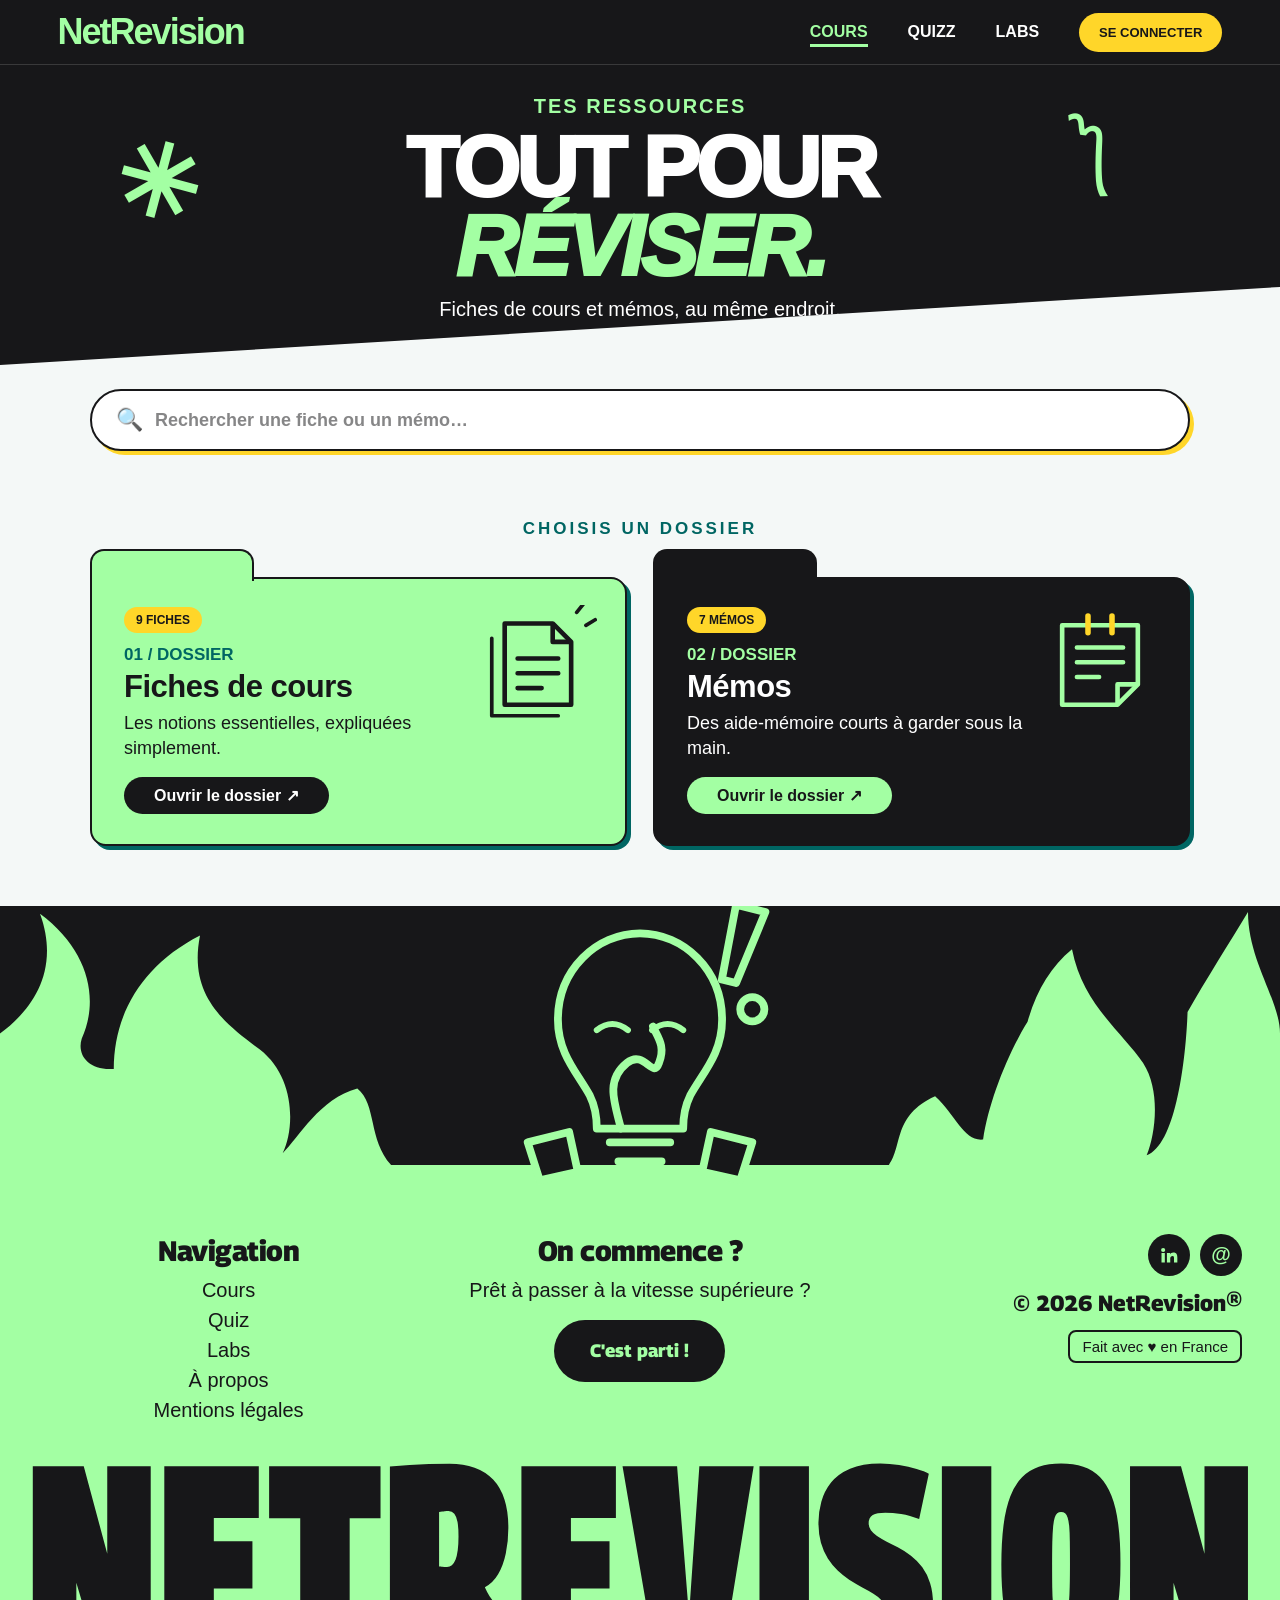
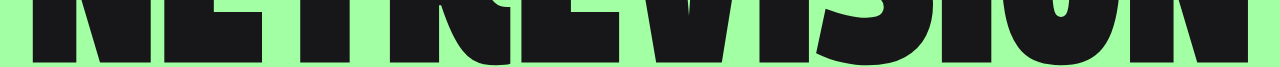
==== commit 75bd4fd5: "Update folder and empty state messages in cours.html" ====
--- a/cours.html
+++ b/cours.html
@@ -688,7 +688,7 @@
 
             <div id="folders">
 
-                <p class="divider-label">OU OUVRE UN DOSSIER</p>
+                <p class="divider-label">CHOISIS UN DOSSIER</p>
 
                 <div class="folder-grid">
 
@@ -795,7 +795,7 @@
             <ul class="file-list" id="folder-list"></ul>
 
             <div class="empty-state" id="folder-empty" hidden>
-                <h3>Aucun document trouvé.</h3>
+                <h3>OUPSI ! Aucun document trouvé.</h3>
                 <p>Essaie un autre mot-clé.</p>
             </div>
 
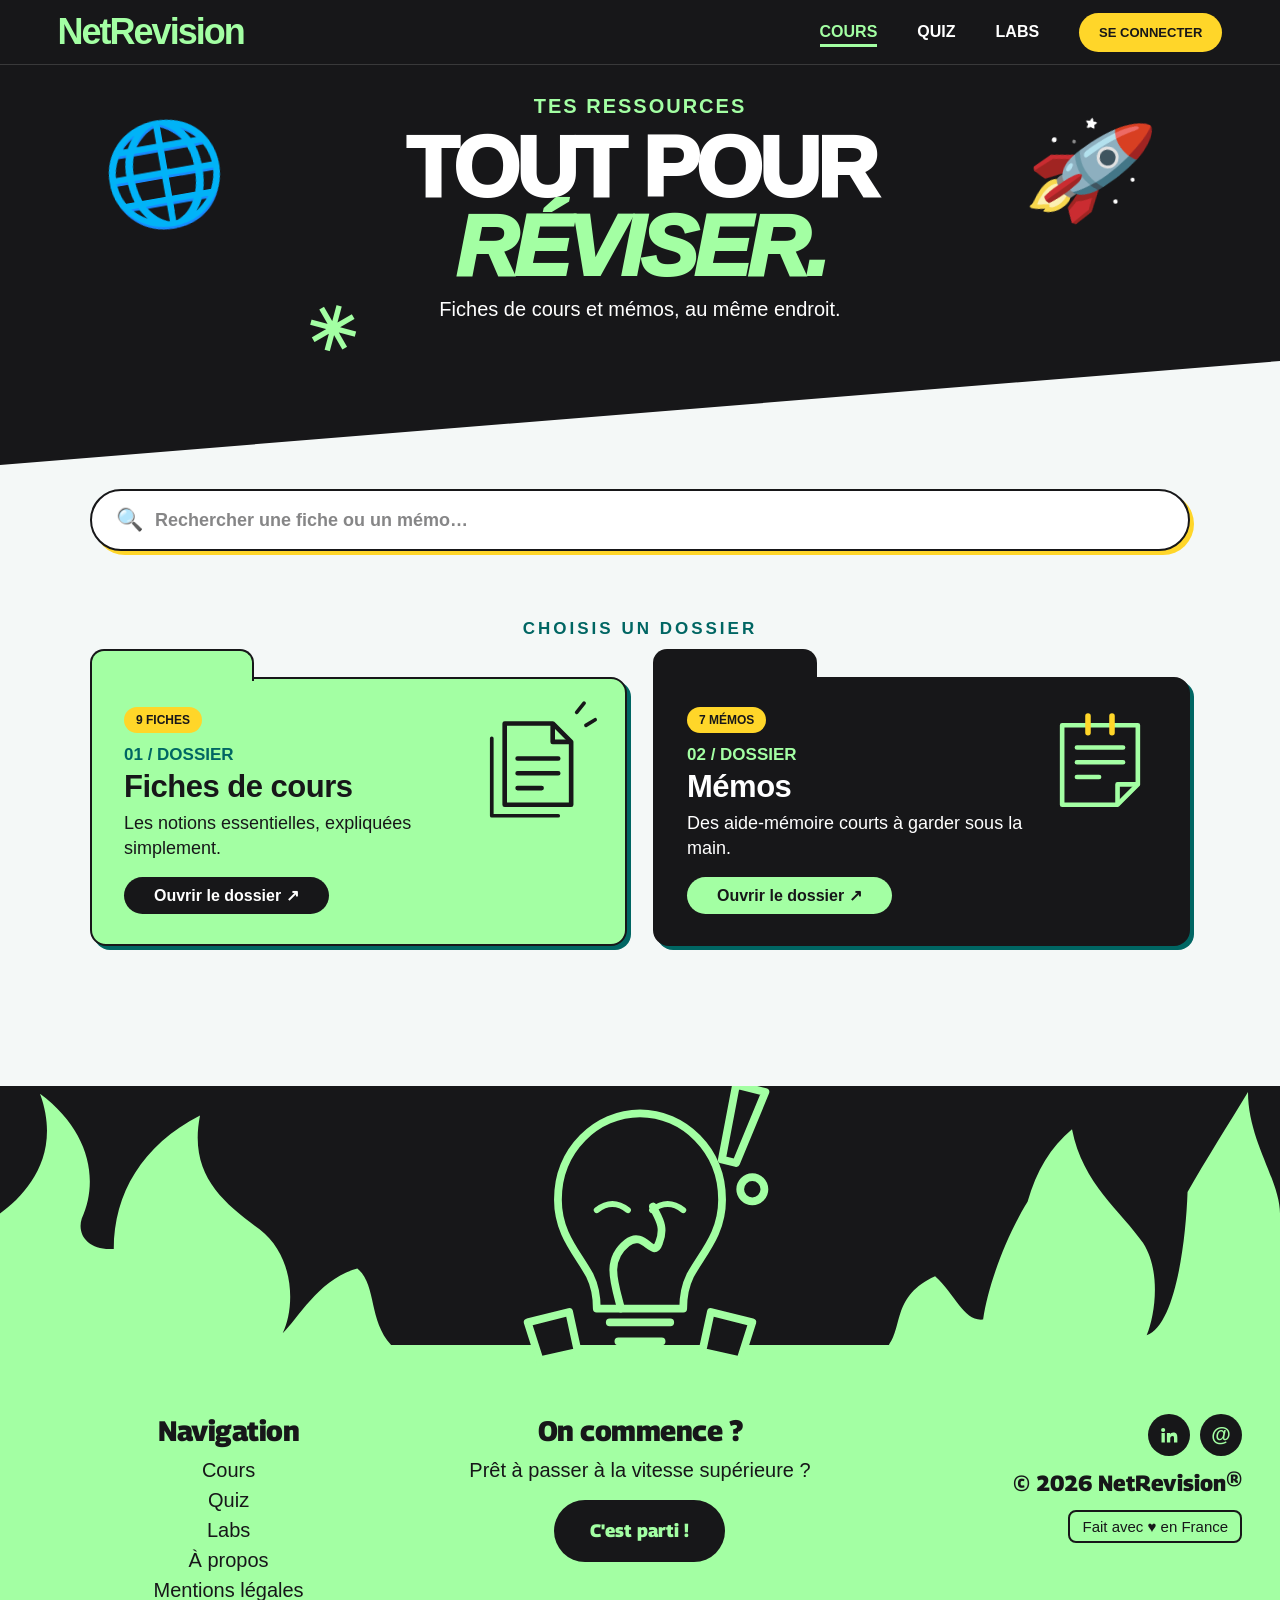
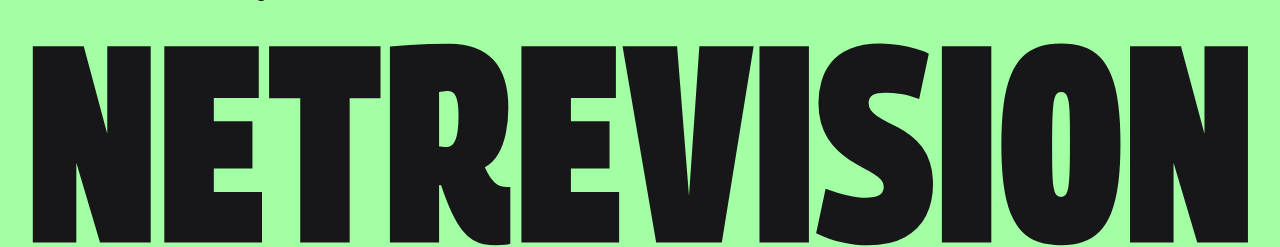
==== commit 0cc4e162: "Add files via upload" ====
--- a/cours.html
+++ b/cours.html
@@ -3,604 +3,18 @@
 <head>
 <meta charset="UTF-8">
 <meta name="viewport" content="width=device-width, initial-scale=1.0">
+<meta name="description" content="Fiches de cours et mémos NetRevision : réseaux, programmation, bases de données et cybersécurité.">
 <title>Cours — NetRevision</title>
 
-<style>
-
-/* =====================================
-   1. VARIABLES ET RESET
-===================================== */
-
-:root {
-    --black: #171719;
-    --green: #006663;
-    --mint: #a3ffa3;
-    --yellow: #ffd629;
-    --white: #ffffff;
-    --background: #f4f8f7;
-}
-
-* {
-    margin: 0;
-    padding: 0;
-    box-sizing: border-box;
-    font-family: 'Arial', 'Segoe UI', sans-serif;
-}
-
-html { scroll-behavior: smooth; }
-
-body {
-    background: var(--background);
-    color: var(--black);
-    min-height: 100vh;
-    overflow-x: hidden;
-}
-
-[hidden] { display: none !important; }
-
-/* =====================================
-   2. NAVIGATION
-===================================== */
-
-.navbar {
-    width: 100%;
-    height: 65px;
-    padding: 0 4.5%;
-    display: flex;
-    justify-content: space-between;
-    align-items: center;
-    background: var(--black);
-    border-bottom: 1px solid #ffffff25;
-    position: relative;
-    z-index: 100;
-}
-
-.nav-logo {
-    color: var(--mint);
-    font-size: 36px;
-    font-weight: 900;
-    letter-spacing: -2px;
-    text-decoration: none;
-}
-
-.nav-links {
-    list-style: none;
-    display: flex;
-    align-items: center;
-    gap: 40px;
-}
-
-.nav-links a {
-    color: white;
-    text-decoration: none;
-    font-size: 16px;
-    font-weight: 800;
-    transition: .25s;
-}
-
-.nav-links a:hover,
-.nav-links a.active-page { color: var(--mint); }
-
-.nav-links a.active-page {
-    border-bottom: 3px solid var(--mint);
-    padding-bottom: 4px;
-}
-
-.nav-links .btn {
-    display: inline-block;
-    border: none;
-    background: var(--yellow);
-    color: var(--black);
-    padding: 12px 20px;
-    border-radius: 30px;
-    font-size: 13px;
-    font-weight: 900;
-    cursor: pointer;
-    transition: .3s;
-}
-
-.nav-links .btn:hover {
-    background: var(--mint);
-    transform: translateY(-3px);
-}
-
-.menu-toggle {
-    display: none;
-    background: none;
-    border: none;
-    color: var(--mint);
-    font-size: 30px;
-    cursor: pointer;
-}
-
-/* =====================================
-   3. HERO
-===================================== */
-
-.page-hero {
-    position: relative;
-    z-index: 2;
-    background: var(--black);
-    color: white;
-    text-align: center;
-    padding: 30px 20px 0;
-    height: 300px;
-
-    clip-path: polygon(0 0, 100% 0, 100% 74%, 0 100%);
-}
-
-.hero-eyebrow {
-    color: var(--mint);
-    font-size: 20px;
-    font-weight: 900;
-    letter-spacing: 2px;
-    margin-bottom: 10px;
-}
-
-.page-hero h1 {
-    font-size: clamp(44px, 7vw, 86px);
-    font-weight: 1000;
-    line-height: .92;
-    letter-spacing: -4px;
-    margin-bottom: 12px;
-}
-
-.page-hero h1 span {
-    color: var(--mint);
-    font-style: italic;
-}
-
-.hero-description { font-size: 20px; }
-
-.hero-star {
-    position: absolute;
-    left: 9%;
-    top: 60px;
-    color: var(--mint);
-    font-size: 100px;
-    font-weight: bold;
-    transform: rotate(15deg);
-}
-
-.hero-rays {
-    position: absolute;
-    right: 12%;
-    top: 45px;
-    color: var(--mint);
-    font-size: 80px;
-    transform: rotate(20deg);
-}
-
-/* =====================================
-   4. ESPACE DOCUMENTS
-===================================== */
-
-.library {
-    position: relative;
-    z-index: 1;
-    margin-top: -1px;
-    padding: 25px 5.7% 60px;
-    background: var(--background);
-    min-height: 520px;
-}
-
-.library-inner {
-    max-width: 1100px;
-    margin: 0 auto;
-}
-
-/* ----- Barre de recherche ----- */
-
-.search-box {
-    display: flex;
-    align-items: center;
-    gap: 12px;
-    width: 100%;
-    height: 62px;
-    padding: 0 24px;
-    background: var(--white);
-    border: 2px solid var(--black);
-    border-radius: 40px;
-    box-shadow: 4px 4px 0 var(--yellow);
-    transition: .25s;
-}
-
-.search-box:focus-within {
-    box-shadow: 6px 6px 0 var(--green);
-    transform: translateY(-2px);
-}
-
-.search-box .icon { font-size: 22px; }
-
-.search-box input {
-    flex: 1;
-    min-width: 0;
-    border: none;
-    outline: none;
-    background: transparent;
-    font-size: 18px;
-    font-weight: 700;
-    color: var(--black);
-}
-
-.search-box input::placeholder { color: #17171985; }
-
-.search-box .scope {
-    flex-shrink: 0;
-    background: var(--mint);
-    border: 2px solid var(--black);
-    border-radius: 30px;
-    padding: 5px 14px;
-    font-size: 12px;
-    font-weight: 900;
-    letter-spacing: .5px;
-    white-space: nowrap;
-}
-
-.status-line {
-    display: flex;
-    justify-content: space-between;
-    align-items: center;
-    flex-wrap: wrap;
-    gap: 10px;
-    min-height: 34px;
-    margin: 16px 4px 18px;
-    color: var(--green);
-    font-size: 15px;
-    font-weight: 900;
-    letter-spacing: 1px;
-}
-
-.back-link {
-    display: inline-flex;
-    align-items: center;
-    border: 2px solid var(--black);
-    background: var(--white);
-    color: var(--black);
-    padding: 7px 18px;
-    border-radius: 30px;
-    font-size: 13px;
-    font-weight: 900;
-    text-decoration: none;
-    letter-spacing: 0;
-    transition: .25s;
-}
-
-.back-link:hover {
-    background: var(--mint);
-    transform: translateY(-3px);
-}
-
-.divider-label {
-    text-align: center;
-    color: var(--green);
-    font-size: 17px;
-    font-weight: 900;
-    letter-spacing: 3px;
-    margin: 6px 0 38px;
-}
-
-/* ----- Dossiers (cartes) ----- */
-
-.folder-grid {
-    display: grid;
-    grid-template-columns: 1fr 1fr;
-    gap: 26px;
-}
-
-.folder {
-    position: relative;
-    display: block;
-    min-height: 250px;
-    padding: 28px 32px 30px;
-    border: 2px solid var(--black);
-    border-radius: 0 16px 16px 16px;
-    color: var(--black);
-    text-decoration: none;
-    transition: .3s;
-}
-
-/* Onglet du dossier */
-
-.folder::before {
-    content: "";
-    position: absolute;
-    left: -2px;
-    top: -30px;
-    width: 160px;
-    height: 30px;
-    background: inherit;
-    border: 2px solid var(--black);
-    border-bottom: none;
-    border-radius: 14px 14px 0 0;
-}
-
-.folder-fiches {
-    background: var(--mint);
-    box-shadow: 4px 4px 0 var(--green);
-}
-
-.folder-memos {
-    background: var(--black);
-    color: white;
-    box-shadow: 4px 4px 0 var(--green);
-}
-
-.folder:hover {
-    transform: translateY(-6px);
-    box-shadow: 7px 10px 0 var(--black);
-}
-
-.folder-memos:hover { box-shadow: 7px 10px 0 var(--mint); }
-
-.badge {
-    display: table;
-    width: fit-content;
-    background: var(--yellow);
-    color: var(--black);
-    padding: 6px 12px;
-    border-radius: 30px;
-    font-size: 12px;
-    font-weight: 900;
-    margin-bottom: 12px;
-}
-
-.card-number {
-    display: block;
-    color: var(--green);
-    font-size: 17px;
-    font-weight: 900;
-    margin-bottom: 4px;
-}
-
-.folder-memos .card-number { color: var(--mint); }
-
-.folder h2 {
-    font-size: 31px;
-    font-weight: 900;
-    letter-spacing: -.5px;
-    margin-bottom: 6px;
-    max-width: 72%;
-}
-
-.folder p {
-    font-size: 18px;
-    line-height: 1.4;
-    max-width: 78%;
-}
-
-.folder .open {
-    display: inline-block;
-    margin-top: 16px;
-    background: var(--black);
-    color: white;
-    padding: 9px 30px;
-    border-radius: 30px;
-    font-size: 16px;
-    font-weight: 900;
-    transition: .3s;
-}
-
-.folder-memos .open {
-    background: var(--mint);
-    color: var(--black);
-}
-
-.folder:hover .open {
-    background: var(--yellow);
-    color: var(--black);
-}
-
-.folder-icon {
-    position: absolute;
-    right: 28px;
-    top: 26px;
-    width: 120px;
-    height: 120px;
-}
-
-/* ----- Liste de fichiers ----- */
-
-.file-list {
-    list-style: none;
-    display: grid;
-    gap: 14px;
-}
-
-.file-row {
-    display: flex;
-    align-items: center;
-    gap: 18px;
-    padding: 16px 20px;
-    background: var(--white);
-    border: 2px solid var(--black);
-    border-radius: 14px;
-    box-shadow: 4px 4px 0 var(--yellow);
-    transition: .25s;
-}
-
-.file-row:nth-child(even) { box-shadow: 4px 4px 0 var(--mint); }
-
-.file-row:hover {
-    transform: translateY(-4px);
-    box-shadow: 6px 8px 0 var(--black);
-}
-
-.file-icon {
-    flex-shrink: 0;
-    width: 52px;
-    height: 52px;
-    display: grid;
-    place-items: center;
-    border: 2px solid var(--black);
-    border-radius: 50%;
-    background: var(--mint);
-    font-size: 24px;
-}
-
-.file-icon.memo { background: var(--yellow); }
-
-.file-info { flex: 1; min-width: 0; }
-
-.file-title {
-    font-size: 20px;
-    font-weight: 900;
-    letter-spacing: -.3px;
-    margin-bottom: 7px;
-}
-
-.file-meta {
-    display: flex;
-    flex-wrap: wrap;
-    gap: 8px;
-}
-
-.file-meta span {
-    border: 2px solid var(--black);
-    border-radius: 30px;
-    padding: 3px 11px;
-    font-size: 12px;
-    font-weight: 900;
-}
-
-.file-meta .tag-fiche { background: var(--mint); }
-.file-meta .tag-memo  { background: var(--yellow); }
-
-.file-btn {
-    flex-shrink: 0;
-    background: var(--black);
-    color: white;
-    padding: 10px 26px;
-    border-radius: 30px;
-    font-size: 15px;
-    font-weight: 900;
-    text-decoration: none;
-    transition: .3s;
-}
-
-.file-btn:hover {
-    background: var(--green);
-    color: var(--mint);
-}
-
-.empty-state {
-    margin-top: 10px;
-    padding: 34px 30px;
-    text-align: center;
-    background: var(--white);
-    border: 2px solid var(--black);
-    border-radius: 14px;
-    box-shadow: 4px 4px 0 var(--yellow);
-}
-
-.empty-state h3 {
-    font-size: 26px;
-    font-weight: 900;
-    margin-bottom: 6px;
-}
-
-/* =====================================
-   5. RESPONSIVE
-===================================== */
-
-@media (max-width: 900px) {
-
-    .folder h2 { font-size: 26px; max-width: 70%; }
-
-    .folder p { font-size: 16px; }
-
-    .folder-icon { width: 90px; height: 90px; }
-}
-
-@media (max-width: 700px) {
-
-    .navbar { height: 65px; padding: 0 20px; }
-
-    .nav-logo { font-size: 28px; }
-
-    .menu-toggle { display: block; }
-
-    .nav-links {
-        display: none;
-        position: absolute;
-        top: 65px;
-        left: 0;
-        width: 100%;
-        padding: 25px;
-        background: var(--black);
-        flex-direction: column;
-        align-items: center;
-        gap: 25px;
-    }
-
-    .nav-links.active { display: flex; }
-
-    .page-hero {
-        height: 280px;
-        padding: 35px 15px 0;
-        clip-path: polygon(0 0, 100% 0, 100% 86%, 0 100%);
-    }
-
-    .hero-eyebrow { font-size: 12px; letter-spacing: 2px; }
-
-    .page-hero h1 {
-        font-size: clamp(36px, 11vw, 54px);
-        letter-spacing: -2px;
-    }
-
-    .hero-description { font-size: 14px; }
-
-    .hero-star { font-size: 50px; left: 3%; top: 130px; opacity: .5; }
-
-    .hero-rays { font-size: 40px; right: 4%; top: 120px; opacity: .5; }
-
-    .library { padding: 30px 18px 50px; }
-
-    .search-box { height: 54px; padding: 0 16px; }
-
-    .search-box input { font-size: 16px; }
-
-    .search-box .scope { display: none; }
-
-    .folder-grid { grid-template-columns: 1fr; gap: 46px; }
-
-    .folder { min-height: 230px; padding: 24px 22px 26px; }
-
-    .folder::before { width: 130px; }
-
-    .folder h2 { font-size: 23px; max-width: 68%; }
-
-    .folder p { font-size: 15px; max-width: 70%; }
-
-    .folder-icon { width: 76px; height: 76px; right: 16px; top: 22px; }
-
-    .file-row { flex-wrap: wrap; padding: 14px 16px; }
-
-    .file-icon { width: 44px; height: 44px; font-size: 20px; }
-
-    .file-title { font-size: 17px; }
-
-    .file-btn { width: 100%; text-align: center; }
-}
-
-@media (prefers-reduced-motion: reduce) {
-    *,
-    *::before,
-    *::after {
-        animation-duration: .01ms !important;
-        transition-duration: .01ms !important;
-        scroll-behavior: auto !important;
-    }
-}
-
-</style>
+<link rel="preconnect" href="https://fonts.googleapis.com">
+<link rel="preconnect" href="https://fonts.gstatic.com" crossorigin>
+<link href="https://fonts.googleapis.com/css2?family=Georama:wdth,wght@62.5..150,100..900&display=swap" rel="stylesheet">
+<link rel="stylesheet" href="style.css">
 </head>
 
 <body>
 
-<!-- =====================================
-     NAVIGATION
-===================================== -->
+<!-- NAVIGATION -->
 
 <nav class="navbar" aria-label="Navigation principale">
 
@@ -617,34 +31,25 @@
     </button>
 
     <ul class="nav-links" id="nav-links">
-
         <li><a href="cours.html" class="active-page" aria-current="page">COURS</a></li>
-        <li><a href="index.html#quizz">QUIZZ</a></li>
+        <li><a href="quizz.html">QUIZ</a></li>
         <li><a href="index.html#labs">LABS</a></li>
-
         <li>
-            <button class="btn" type="button">
-                SE CONNECTER
-            </button>
+            <button class="btn" type="button">SE CONNECTER</button>
         </li>
-
     </ul>
 
 </nav>
 
-
-<!-- =====================================
-     HERO
-===================================== -->
+<!-- HERO -->
 
 <header class="page-hero">
 
-    <div class="hero-star">✳</div>
-    <div class="hero-rays">〽</div>
-
-    <p class="hero-eyebrow">
-        TES RESSOURCES
-    </p>
+    <div class="hero-world" aria-hidden="true">🌐</div>
+    <div class="hero-star" aria-hidden="true">✳</div>
+    <div class="hero-rocket" aria-hidden="true">🚀</div>
+
+    <p class="hero-eyebrow">TES RESSOURCES</p>
 
     <h1>
         TOUT POUR<br>
@@ -658,19 +63,15 @@
 </header>
 
 
-<!-- =====================================
-     ESPACE DOCUMENTS
-===================================== -->
+<!-- ESPACE DOCUMENTS -->
 
 <main class="library" id="catalogue">
 
     <div class="library-inner">
 
-        <!-- ========== VUE ACCUEIL ========== -->
+        <!-- VUE ACCUEIL -->
 
         <section id="home-view" aria-label="Recherche et dossiers">
-
-            <!-- Barre de recherche globale (en premier) -->
 
             <label class="search-box">
                 <span class="icon" aria-hidden="true">🔍</span>
@@ -684,8 +85,6 @@
 
             <p class="status-line" id="home-status" aria-live="polite"></p>
 
-            <!-- Dossiers -->
-
             <div id="folders">
 
                 <p class="divider-label">CHOISIS UN DOSSIER</p>
@@ -695,20 +94,13 @@
                     <a href="#fiches" class="folder folder-fiches">
 
                         <span class="badge" id="count-fiches">0 FICHES</span>
-
                         <span class="card-number">01 / DOSSIER</span>
-
                         <h2>Fiches de cours</h2>
-
                         <p>Les notions essentielles, expliquées simplement.</p>
-
                         <span class="open">Ouvrir le dossier ↗</span>
 
-                        <svg class="folder-icon"
-                             viewBox="0 0 130 130"
-                             fill="none"
-                             xmlns="http://www.w3.org/2000/svg"
-                             aria-hidden="true">
+                        <svg class="folder-icon" viewBox="0 0 130 130" fill="none"
+                             xmlns="http://www.w3.org/2000/svg" aria-hidden="true">
                             <path d="M30 20 H82 L102 40 V108 H30 Z"
                                   stroke="#171719" stroke-width="5" stroke-linejoin="round"/>
                             <path d="M82 20 V40 H102"
@@ -726,20 +118,13 @@
                     <a href="#memos" class="folder folder-memos">
 
                         <span class="badge" id="count-memos">0 MÉMOS</span>
-
                         <span class="card-number">02 / DOSSIER</span>
-
                         <h2>Mémos</h2>
-
                         <p>Des aide-mémoire courts à garder sous la main.</p>
-
                         <span class="open">Ouvrir le dossier ↗</span>
 
-                        <svg class="folder-icon"
-                             viewBox="0 0 130 130"
-                             fill="none"
-                             xmlns="http://www.w3.org/2000/svg"
-                             aria-hidden="true">
+                        <svg class="folder-icon" viewBox="0 0 130 130" fill="none"
+                             xmlns="http://www.w3.org/2000/svg" aria-hidden="true">
                             <path d="M24 22 H106 V86 L84 108 H24 Z"
                                   stroke="#A3FFA3" stroke-width="5" stroke-linejoin="round"/>
                             <path d="M84 108 V86 H106"
@@ -756,8 +141,6 @@
 
             </div>
 
-            <!-- Résultats de la recherche globale -->
-
             <div id="global-results" hidden>
                 <ul class="file-list" id="global-list"></ul>
                 <div class="empty-state" id="global-empty" hidden>
@@ -769,11 +152,9 @@
         </section>
 
 
-        <!-- ========== VUE DOSSIER ========== -->
+        <!-- VUE DOSSIER -->
 
         <section id="folder-view" aria-label="Contenu du dossier" hidden>
-
-            <!-- Barre de recherche du dossier (en premier) -->
 
             <label class="search-box">
                 <span class="icon" aria-hidden="true">🔍</span>
@@ -790,8 +171,6 @@
                 <span id="folder-status" aria-live="polite"></span>
             </div>
 
-            <!-- Liste de tous les fichiers du dossier -->
-
             <ul class="file-list" id="folder-list"></ul>
 
             <div class="empty-state" id="folder-empty" hidden>
@@ -806,222 +185,9 @@
 </main>
 
 
-<!-- =====================================
-     FOOTER (style Breaver) — bloc autonome
-===================================== -->
-
-<link rel="preconnect" href="https://fonts.googleapis.com">
-<link rel="preconnect" href="https://fonts.gstatic.com" crossorigin>
-<link href="https://fonts.googleapis.com/css2?family=Georama:wdth,wght@62.5..150,100..900&display=swap" rel="stylesheet">
-
-<style>
-
-.bf {
-    --bf-black: #171719;
-    --bf-mint: #a3ffa3;
-    --bf-green: #006663;
-    --bf-yellow: #ffd629;
-
-    background: var(--bf-black);
-    color: var(--bf-black);
-    overflow: hidden;
-}
-
-.bf * { font-family: 'Arial', 'Segoe UI', sans-serif; }
-
-.bf-scene {
-    position: relative;
-    height: clamp(170px, 23vw, 330px);
-    margin-bottom: -1px;
-}
-
-.bf-flames {
-    position: absolute;
-    inset: 0;
-    width: 100%;
-    height: 100%;
-    display: block;
-}
-
-.bf-flames path { fill: var(--bf-mint); }
-
-.bf-mascot {
-    position: absolute;
-    left: 50%;
-    bottom: 0;
-    transform: translateX(-50%);
-    width: clamp(150px, 27vw, 380px);
-    height: auto;
-    display: block;
-    overflow: visible;
-}
-
-.bf-mascot .line  { fill: none; stroke: var(--bf-mint); stroke-width: 9; stroke-linecap: round; stroke-linejoin: round; }
-.bf-mascot .solid { fill: var(--bf-black); stroke: var(--bf-mint); stroke-width: 9; stroke-linejoin: round; }
-.bf-mascot .face  { fill: none; stroke: var(--bf-mint); stroke-width: 7; stroke-linecap: round; }
-
-.bf-mascot .wiggle {
-    transform-origin: 200px 40px;
-    animation: bf-wiggle 3.2s ease-in-out infinite;
-}
-
-@keyframes bf-wiggle {
-    0%, 100% { transform: rotate(-2deg); }
-    50%      { transform: rotate(2deg); }
-}
-
-.bf-body {
-    background: var(--bf-mint);
-    padding: 34px 2% 0;
-}
-
-.bf-cols {
-    display: grid;
-    grid-template-columns: 1fr 1fr 1fr;
-    gap: 30px;
-    align-items: start;
-    padding: 0 1%;
-}
-
-.bf-title {
-    font-family: 'Georama', 'Arial Black', Arial, sans-serif !important;
-    font-weight: 800;
-    font-size: clamp(24px, 2.2vw, 32px);
-    letter-spacing: -.5px;
-    margin-bottom: 12px;
-}
-
-.bf-nav { text-align: center; }
-
-.bf-nav ul {
-    list-style: none;
-    display: grid;
-    justify-items: center;
-    gap: 7px;
-}
-
-.bf-nav a {
-    color: var(--bf-black);
-    text-decoration: none;
-    font-size: 20px;
-    border-bottom: 2px solid transparent;
-    transition: .2s;
-}
-
-.bf-nav a:hover {
-    color: var(--bf-green);
-    border-color: var(--bf-green);
-}
-
-.bf-hi { text-align: center; }
-
-.bf-hi p {
-    font-size: 20px;
-    margin-bottom: 18px;
-}
-
-.bf-pill {
-    display: inline-flex;
-    align-items: center;
-    justify-content: center;
-    height: 62px;
-    padding: 0 36px;
-    border-radius: 40px;
-    background: var(--bf-black);
-    color: var(--bf-mint);
-    font-family: 'Georama', 'Arial Black', Arial, sans-serif;
-    font-weight: 800;
-    font-size: 18px;
-    text-decoration: none;
-    transition: .3s;
-}
-
-.bf-pill:hover {
-    background: var(--bf-yellow);
-    color: var(--bf-black);
-    transform: translateY(-4px);
-}
-
-.bf-side {
-    display: flex;
-    flex-direction: column;
-    align-items: flex-end;
-    gap: 14px;
-}
-
-.bf-social { display: flex; gap: 10px; }
-
-.bf-social a {
-    width: 42px;
-    height: 42px;
-    border-radius: 50%;
-    background: var(--bf-black);
-    color: var(--bf-mint);
-    display: grid;
-    place-items: center;
-    text-decoration: none;
-    font-size: 20px;
-    font-weight: 900;
-    transition: .25s;
-}
-
-.bf-social svg { width: 20px; height: 20px; fill: currentColor; }
-
-.bf-social a:hover {
-    background: var(--bf-yellow);
-    color: var(--bf-black);
-    transform: translateY(-3px);
-}
-
-.bf-copy {
-    font-family: 'Georama', 'Arial Black', Arial, sans-serif;
-    font-weight: 800;
-    font-size: 22px;
-}
-
-.bf-badge {
-    border: 2px solid var(--bf-black);
-    border-radius: 8px;
-    padding: 6px 12px;
-    font-size: 15px;
-    color: var(--bf-black);
-    text-decoration: none;
-}
-
-.bf-wordmark {
-    display: block;
-    width: 100%;
-    height: auto;
-    margin-top: 34px;
-}
-
-.bf-wordmark text {
-    fill: var(--bf-black);
-    font-family: 'Georama', 'Archivo Black', 'Arial Black', Impact, sans-serif;
-    font-weight: 900;
-    font-stretch: 70%;
-}
-
-@media (max-width: 900px) {
-    .bf-cols { grid-template-columns: 1fr 1fr; }
-    .bf-hi { grid-column: 1 / -1; order: -1; margin-bottom: 10px; }
-}
-
-@media (max-width: 600px) {
-    .bf-body { padding-top: 26px; }
-    .bf-cols { grid-template-columns: 1fr; }
-    .bf-side { align-items: center; }
-    .bf-pill { height: 52px; font-size: 16px; }
-    .bf-nav a { font-size: 18px; }
-}
-
-@media (prefers-reduced-motion: reduce) {
-    .bf-mascot .wiggle { animation: none; }
-}
-
-</style>
-
-<footer class="bf">
+<!-- FOOTER -->
+
+<footer class="site-footer">
 
     <div class="bf-scene">
 
@@ -1055,7 +221,7 @@
                 <h2 class="bf-title">Navigation</h2>
                 <ul>
                     <li><a href="cours.html">Cours</a></li>
-                    <li><a href="index.html#quizz">Quiz</a></li>
+                    <li><a href="quizz.html">Quiz</a></li>
                     <li><a href="index.html#labs">Labs</a></li>
                     <li><a href="#">À propos</a></li>
                     <li><a href="#">Mentions légales</a></li>
@@ -1090,9 +256,7 @@
 </footer>
 
 
-<!-- =====================================
-     JAVASCRIPT
-===================================== -->
+<!-- JAVASCRIPT -->
 
 <script>
 
@@ -1122,7 +286,6 @@
 window.addEventListener("resize", () => {
     if (window.innerWidth > 700) closeMenu();
 });
-
 
 /* =====================================
    DONNÉES — modifie cette liste
--- a/style.css
+++ b/style.css
@@ -0,0 +1,1075 @@
+/* =====================================
+   1. VARIABLES ET RESET
+===================================== */
+
+:root {
+    --black: #171719;
+    --green: #006663;
+    --mint: #a3ffa3;
+    --yellow: #ffd629;
+    --white: #ffffff;
+    --background: #f4f8f7;
+}
+
+* {
+    margin: 0;
+    padding: 0;
+    box-sizing: border-box;
+    font-family: 'Arial', 'Segoe UI', sans-serif;
+}
+
+html { scroll-behavior: smooth; }
+
+body {
+    background: var(--background);
+    color: var(--black);
+    min-height: 100vh;
+    overflow-x: hidden;
+}
+
+[hidden] { display: none !important; }
+
+/* =====================================
+   2. NAVIGATION (toutes les pages)
+===================================== */
+
+.navbar {
+    width: 100%;
+    height: 65px;
+    padding: 0 4.5%;
+    display: flex;
+    justify-content: space-between;
+    align-items: center;
+    background: var(--black);
+    border-bottom: 1px solid #ffffff25;
+    position: relative;
+    z-index: 100;
+}
+
+.nav-logo {
+    color: var(--mint);
+    font-size: 36px;
+    font-weight: 900;
+    letter-spacing: -2px;
+    text-decoration: none;
+}
+
+.nav-links {
+    list-style: none;
+    display: flex;
+    align-items: center;
+    gap: 40px;
+}
+
+.nav-links a {
+    color: white;
+    text-decoration: none;
+    font-size: 16px;
+    font-weight: 800;
+    transition: .25s;
+}
+
+.nav-links a:hover,
+.nav-links a.active-page { color: var(--mint); }
+
+.nav-links a.active-page {
+    border-bottom: 3px solid var(--mint);
+    padding-bottom: 4px;
+}
+
+.nav-links .btn {
+    display: inline-block;
+    border: none;
+    background: var(--yellow);
+    color: var(--black);
+    padding: 12px 20px;
+    border-radius: 30px;
+    font-size: 13px;
+    font-weight: 900;
+    cursor: pointer;
+    transition: .3s;
+}
+
+.nav-links .btn:hover {
+    background: var(--mint);
+    transform: translateY(-3px);
+}
+
+.menu-toggle {
+    display: none;
+    background: none;
+    border: none;
+    color: var(--mint);
+    font-size: 30px;
+    cursor: pointer;
+}
+
+/* =====================================
+   3. HEROS
+===================================== */
+
+.home-hero,
+.page-hero {
+    position: relative;
+    z-index: 2;
+    background: var(--black);
+    color: white;
+    text-align: center;
+}
+
+.home-hero {
+    min-height: 560px;
+    padding: 60px 50px 0;
+    clip-path: polygon(0 0, 100% 0, 100% 62%, 0 100%);
+}
+
+.page-hero {
+    min-height: 400px;
+    padding: 30px 20px 0;
+    clip-path: polygon(0 0, 100% 0, 100% 74%, 0 100%);
+}
+
+.home-eyebrow, .home-hero h1, .home-description, .home-cta,
+.hero-eyebrow, .page-hero h1, .hero-description {
+    position: relative;
+    z-index: 1;
+}
+
+.home-eyebrow,
+.hero-eyebrow {
+    color: var(--mint);
+    font-size: 20px;
+    font-weight: 900;
+    letter-spacing: 2px;
+    margin-bottom: 10px;
+}
+
+.home-hero h1 {
+    font-size: clamp(55px, 7vw, 92px);
+    font-weight: 1000;
+    line-height: .9;
+    letter-spacing: -5px;
+    margin-bottom: 8px;
+}
+
+.page-hero h1 {
+    font-size: clamp(44px, 7vw, 86px);
+    font-weight: 1000;
+    line-height: .92;
+    letter-spacing: -4px;
+    margin-bottom: 12px;
+}
+
+.home-hero h1 span,
+.page-hero h1 span {
+    color: var(--mint);
+    font-style: italic;
+}
+
+.home-description {
+    font-size: 21px;
+    margin-bottom: 15px;
+}
+
+.hero-description { font-size: 20px; }
+
+.home-cta {
+    display: inline-flex;
+    align-items: center;
+    justify-content: center;
+    background: var(--yellow);
+    color: var(--black);
+    min-width: 275px;
+    height: 55px;
+    padding: 0 25px;
+    border: 1px solid var(--black);
+    border-radius: 40px;
+    text-decoration: none;
+    font-size: 16px;
+    font-weight: 900;
+    transition: .3s;
+}
+
+.home-cta:hover {
+    background: var(--mint);
+    transform: translateY(-4px);
+}
+
+.hero-buble, .hero-crash, .hero-bug, .hero-hourglass,
+.hero-world, .hero-star, .hero-rocket {
+    position: absolute;
+    color: var(--mint);
+    z-index: 0;
+    pointer-events: none;
+}
+
+/* index.html */
+.hero-buble    { left: 8%;   top: 5%;  font-size: 200px; font-weight: bold; transform: rotate(15deg); }
+.hero-hourglass{ left: 30%;  top: 55%; font-size: 110px; font-weight: bold; transform: rotate(15deg); }
+.hero-crash    { right: 8%;  top: 20%; font-size: 200px; transform: rotate(20deg); }
+.hero-bug      { right: 31%; top: 13%; font-size: 80px;  transform: rotate(20deg); }
+
+/* cours.html */
+.hero-world  { left: 8%;   top: 50px;  font-size: 100px; transform: rotate(-10deg); }
+.hero-star   { left: 24%;  top: 230px; font-size: 60px;  font-weight: bold; transform: rotate(15deg); }
+.hero-rocket { right: 10%; top: 45px;  font-size: 100px; transform: rotate(10deg); }
+
+/* =====================================
+   4. INDEX : SECTION ET CARTES
+===================================== */
+
+.learning-section {
+    position: relative;
+    z-index: 1;
+    padding: 25px 5.7% 35px;
+    margin-top: -1px;
+    background: var(--background);
+}
+
+.section-heading {
+    text-align: center;
+    margin-bottom: 17px;
+}
+
+.section-eyebrow {
+    color: var(--green);
+    font-size: 19px;
+    font-weight: 900;
+    letter-spacing: 3px;
+    margin-bottom: 3px;
+}
+
+.section-heading h2 {
+    color: var(--black);
+    font-size: clamp(28px, 4vw, 46px);
+    font-weight: 1000;
+    letter-spacing: -2px;
+}
+
+.section-heading h2 span { color: var(--green); }
+
+.card-container {
+    display: grid;
+    grid-template-columns: 1fr 1.35fr;
+    gap: 17px;
+    max-width: 1400px;
+    margin: 0 auto;
+}
+
+.card {
+    position: relative;
+    min-height: 170px;
+    padding: 18px 32px;
+    border: 2px solid var(--black);
+    border-radius: 14px;
+    transition: .3s;
+}
+
+.card-form-1,
+.card-form-2 {
+    background: var(--mint);
+    box-shadow: 4px 4px 0 var(--green);
+}
+
+.card:hover {
+    transform: translateY(-5px);
+    box-shadow: 7px 9px 0 var(--black);
+}
+
+.card-form-1 { grid-column: 1; }
+.card-form-2 { grid-column: 2; }
+
+.card-form-3 {
+    grid-column: 1 / -1;
+    min-height: 105px;
+    padding: 15px 32px;
+    background: var(--black);
+    color: white;
+    display: flex;
+    flex-direction: column;
+    justify-content: center;
+}
+
+.card-form-3:hover { box-shadow: 7px 9px 0 var(--mint); }
+
+.badge {
+    display: table;
+    width: fit-content;
+    background: var(--yellow);
+    color: var(--black);
+    padding: 6px 12px;
+    border-radius: 30px;
+    font-size: 12px;
+    font-weight: 900;
+    margin-bottom: 10px;
+}
+
+.card-number {
+    display: block;
+    color: var(--green);
+    font-size: 17px;
+    font-weight: 900;
+    margin-bottom: 3px;
+}
+
+.card-form-3 .card-number { color: var(--mint); }
+
+.card h3 {
+    color: var(--black);
+    font-size: 27px;
+    font-weight: 900;
+    margin-bottom: 2px;
+    letter-spacing: -.5px;
+}
+
+.card-form-3 h3 { color: white; }
+
+.card p {
+    color: var(--black);
+    font-size: 18px;
+    line-height: 1.4;
+}
+
+.card-form-3 p { color: white; }
+
+.card .btn {
+    display: inline-block;
+    width: fit-content;
+    background: var(--black);
+    color: white;
+    padding: 7px 30px;
+    border-radius: 30px;
+    font-size: 16px;
+    font-weight: 900;
+    text-decoration: none;
+    margin-top: 8px;
+    transition: .3s;
+}
+
+.card .btn:hover {
+    background: var(--green);
+    color: var(--mint);
+}
+
+.card-form-3 .link {
+    position: absolute;
+    right: 20%;
+    top: 50%;
+    transform: translateY(-50%);
+    color: var(--mint);
+    text-decoration: none;
+    font-size: 19px;
+    font-weight: 900;
+    border-bottom: 2px solid var(--mint);
+    padding-bottom: 7px;
+}
+
+.card-form-3 .link:hover {
+    color: var(--yellow);
+    border-color: var(--yellow);
+}
+
+.card-illustration {
+    position: absolute;
+    right: 25px;
+    top: 15px;
+    width: 125px;
+    height: 125px;
+    overflow: visible;
+}
+
+.card-form-3 .card-illustration {
+    width: 75px;
+    height: 75px;
+    right: 30px;
+    top: 15px;
+}
+
+.card-emoji {
+    display: grid;
+    place-items: center;
+    font-size: 95px;
+    line-height: 1;
+    transform: rotate(8deg);
+    pointer-events: none;
+}
+
+.card-form-3 .card-emoji {
+    font-size: 55px;
+    transform: rotate(-8deg);
+}
+
+/* =====================================
+   5. COURS : BIBLIOTHÈQUE
+===================================== */
+
+.library {
+    position: relative;
+    z-index: 1;
+    margin-top: -1px;
+    padding: 25px 5.7% 60px;
+    background: var(--background);
+    min-height: 520px;
+}
+
+.library-inner {
+    max-width: 1100px;
+    margin: 0 auto;
+}
+
+.search-box {
+    display: flex;
+    align-items: center;
+    gap: 12px;
+    width: 100%;
+    height: 62px;
+    padding: 0 24px;
+    background: var(--white);
+    border: 2px solid var(--black);
+    border-radius: 40px;
+    box-shadow: 4px 4px 0 var(--yellow);
+    transition: .25s;
+}
+
+.search-box:focus-within {
+    box-shadow: 6px 6px 0 var(--green);
+    transform: translateY(-2px);
+}
+
+.search-box .icon { font-size: 22px; }
+
+.search-box input {
+    flex: 1;
+    min-width: 0;
+    border: none;
+    outline: none;
+    background: transparent;
+    font-size: 18px;
+    font-weight: 700;
+    color: var(--black);
+}
+
+.search-box input::placeholder { color: #17171985; }
+
+.search-box .scope {
+    flex-shrink: 0;
+    background: var(--mint);
+    border: 2px solid var(--black);
+    border-radius: 30px;
+    padding: 5px 14px;
+    font-size: 12px;
+    font-weight: 900;
+    letter-spacing: .5px;
+    white-space: nowrap;
+}
+
+.status-line {
+    display: flex;
+    justify-content: space-between;
+    align-items: center;
+    flex-wrap: wrap;
+    gap: 10px;
+    min-height: 34px;
+    margin: 16px 4px 18px;
+    color: var(--green);
+    font-size: 15px;
+    font-weight: 900;
+    letter-spacing: 1px;
+}
+
+.back-link {
+    display: inline-flex;
+    align-items: center;
+    border: 2px solid var(--black);
+    background: var(--white);
+    color: var(--black);
+    padding: 7px 18px;
+    border-radius: 30px;
+    font-size: 13px;
+    font-weight: 900;
+    text-decoration: none;
+    letter-spacing: 0;
+    transition: .25s;
+}
+
+.back-link:hover {
+    background: var(--mint);
+    transform: translateY(-3px);
+}
+
+.divider-label {
+    text-align: center;
+    color: var(--green);
+    font-size: 17px;
+    font-weight: 900;
+    letter-spacing: 3px;
+    margin: 6px 0 38px;
+}
+
+.folder-grid {
+    display: grid;
+    grid-template-columns: 1fr 1fr;
+    gap: 26px;
+}
+
+.folder {
+    position: relative;
+    display: block;
+    min-height: 250px;
+    padding: 28px 32px 30px;
+    border: 2px solid var(--black);
+    border-radius: 0 16px 16px 16px;
+    color: var(--black);
+    text-decoration: none;
+    transition: .3s;
+}
+
+.folder::before {
+    content: "";
+    position: absolute;
+    left: -2px;
+    top: -30px;
+    width: 160px;
+    height: 30px;
+    background: inherit;
+    border: 2px solid var(--black);
+    border-bottom: none;
+    border-radius: 14px 14px 0 0;
+}
+
+.folder-fiches {
+    background: var(--mint);
+    box-shadow: 4px 4px 0 var(--green);
+}
+
+.folder-memos {
+    background: var(--black);
+    color: white;
+    box-shadow: 4px 4px 0 var(--green);
+}
+
+.folder:hover {
+    transform: translateY(-6px);
+    box-shadow: 7px 10px 0 var(--black);
+}
+
+.folder-memos:hover { box-shadow: 7px 10px 0 var(--mint); }
+
+.folder .badge { margin-bottom: 12px; }
+.folder .card-number { margin-bottom: 4px; }
+.folder-memos .card-number { color: var(--mint); }
+
+.folder h2 {
+    font-size: 31px;
+    font-weight: 900;
+    letter-spacing: -.5px;
+    margin-bottom: 6px;
+    max-width: 72%;
+}
+
+.folder p {
+    font-size: 18px;
+    line-height: 1.4;
+    max-width: 78%;
+}
+
+.folder .open {
+    display: inline-block;
+    margin-top: 16px;
+    background: var(--black);
+    color: white;
+    padding: 9px 30px;
+    border-radius: 30px;
+    font-size: 16px;
+    font-weight: 900;
+    transition: .3s;
+}
+
+.folder-memos .open {
+    background: var(--mint);
+    color: var(--black);
+}
+
+.folder:hover .open {
+    background: var(--yellow);
+    color: var(--black);
+}
+
+.folder-icon {
+    position: absolute;
+    right: 28px;
+    top: 26px;
+    width: 120px;
+    height: 120px;
+    overflow: visible;
+}
+
+.file-list {
+    list-style: none;
+    display: grid;
+    gap: 14px;
+}
+
+.file-row {
+    display: flex;
+    align-items: center;
+    gap: 18px;
+    padding: 16px 20px;
+    background: var(--white);
+    border: 2px solid var(--black);
+    border-radius: 14px;
+    box-shadow: 4px 4px 0 var(--yellow);
+    transition: .25s;
+}
+
+.file-row:nth-child(even) { box-shadow: 4px 4px 0 var(--mint); }
+
+.file-row:hover {
+    transform: translateY(-4px);
+    box-shadow: 6px 8px 0 var(--black);
+}
+
+.file-icon {
+    flex-shrink: 0;
+    width: 52px;
+    height: 52px;
+    display: grid;
+    place-items: center;
+    border: 2px solid var(--black);
+    border-radius: 50%;
+    background: var(--mint);
+    font-size: 24px;
+}
+
+.file-icon.memo { background: var(--yellow); }
+
+.file-info { flex: 1; min-width: 0; }
+
+.file-title {
+    font-size: 20px;
+    font-weight: 900;
+    letter-spacing: -.3px;
+    margin-bottom: 7px;
+}
+
+.file-meta {
+    display: flex;
+    flex-wrap: wrap;
+    gap: 8px;
+}
+
+.file-meta span {
+    border: 2px solid var(--black);
+    border-radius: 30px;
+    padding: 3px 11px;
+    font-size: 12px;
+    font-weight: 900;
+}
+
+.file-meta .tag-fiche { background: var(--mint); }
+.file-meta .tag-memo  { background: var(--yellow); }
+
+.file-btn {
+    flex-shrink: 0;
+    background: var(--black);
+    color: white;
+    padding: 10px 26px;
+    border-radius: 30px;
+    font-size: 15px;
+    font-weight: 900;
+    text-decoration: none;
+    transition: .3s;
+}
+
+.file-btn:hover {
+    background: var(--green);
+    color: var(--mint);
+}
+
+.empty-state {
+    margin-top: 10px;
+    padding: 34px 30px;
+    text-align: center;
+    background: var(--white);
+    border: 2px solid var(--black);
+    border-radius: 14px;
+    box-shadow: 4px 4px 0 var(--yellow);
+}
+
+.empty-state h3 {
+    font-size: 26px;
+    font-weight: 900;
+    margin-bottom: 6px;
+}
+
+/* =====================================
+   6. FOOTER (toutes les pages)
+===================================== */
+
+.site-footer {
+    background: var(--black);
+    color: var(--black);
+    overflow: hidden;
+    margin-top: 80px;
+}
+
+.bf-scene {
+    position: relative;
+    height: clamp(170px, 23vw, 330px);
+    margin-bottom: -1px;
+}
+
+.bf-flames {
+    position: absolute;
+    inset: 0;
+    width: 100%;
+    height: 100%;
+    display: block;
+}
+
+.bf-flames path { fill: var(--mint); }
+
+.bf-mascot {
+    position: absolute;
+    left: 50%;
+    bottom: 0;
+    transform: translateX(-50%);
+    width: clamp(150px, 27vw, 380px);
+    height: auto;
+    display: block;
+    overflow: visible;
+}
+
+.bf-mascot .line  { fill: none; stroke: var(--mint); stroke-width: 9; stroke-linecap: round; stroke-linejoin: round; }
+.bf-mascot .solid { fill: var(--black); stroke: var(--mint); stroke-width: 9; stroke-linejoin: round; }
+.bf-mascot .face  { fill: none; stroke: var(--mint); stroke-width: 7; stroke-linecap: round; }
+
+.bf-mascot .wiggle {
+    transform-origin: 200px 40px;
+    animation: bf-wiggle 3.2s ease-in-out infinite;
+}
+
+@keyframes bf-wiggle {
+    0%, 100% { transform: rotate(-2deg); }
+    50%      { transform: rotate(2deg); }
+}
+
+.bf-body {
+    background: var(--mint);
+    padding: 34px 2% 0;
+}
+
+.bf-cols {
+    display: grid;
+    grid-template-columns: 1fr 1fr 1fr;
+    gap: 30px;
+    align-items: start;
+    padding: 0 1%;
+}
+
+.bf-title {
+    font-family: 'Georama', 'Arial Black', Arial, sans-serif;
+    font-weight: 800;
+    font-size: clamp(24px, 2.2vw, 32px);
+    letter-spacing: -.5px;
+    margin-bottom: 12px;
+}
+
+.bf-nav { text-align: center; }
+
+.bf-nav ul {
+    list-style: none;
+    display: grid;
+    justify-items: center;
+    gap: 7px;
+}
+
+.bf-nav a {
+    color: var(--black);
+    text-decoration: none;
+    font-size: 20px;
+    border-bottom: 2px solid transparent;
+    transition: .2s;
+}
+
+.bf-nav a:hover {
+    color: var(--green);
+    border-color: var(--green);
+}
+
+.bf-hi { text-align: center; }
+
+.bf-hi p {
+    font-size: 20px;
+    margin-bottom: 18px;
+}
+
+.bf-pill {
+    display: inline-flex;
+    align-items: center;
+    justify-content: center;
+    height: 62px;
+    padding: 0 36px;
+    border-radius: 40px;
+    background: var(--black);
+    color: var(--mint);
+    font-family: 'Georama', 'Arial Black', Arial, sans-serif;
+    font-weight: 800;
+    font-size: 18px;
+    text-decoration: none;
+    transition: .3s;
+}
+
+.bf-pill:hover {
+    background: var(--yellow);
+    color: var(--black);
+    transform: translateY(-4px);
+}
+
+.bf-side {
+    display: flex;
+    flex-direction: column;
+    align-items: flex-end;
+    gap: 14px;
+}
+
+.bf-social { display: flex; gap: 10px; }
+
+.bf-social a {
+    width: 42px;
+    height: 42px;
+    border-radius: 50%;
+    background: var(--black);
+    color: var(--mint);
+    display: grid;
+    place-items: center;
+    text-decoration: none;
+    font-size: 20px;
+    font-weight: 900;
+    transition: .25s;
+}
+
+.bf-social svg { width: 20px; height: 20px; fill: currentColor; }
+
+.bf-social a:hover {
+    background: var(--yellow);
+    color: var(--black);
+    transform: translateY(-3px);
+}
+
+.bf-copy {
+    font-family: 'Georama', 'Arial Black', Arial, sans-serif;
+    font-weight: 800;
+    font-size: 22px;
+}
+
+.bf-badge {
+    border: 2px solid var(--black);
+    border-radius: 8px;
+    padding: 6px 12px;
+    font-size: 15px;
+    color: var(--black);
+    text-decoration: none;
+}
+
+.bf-wordmark {
+    display: block;
+    width: 100%;
+    height: auto;
+    margin-top: 34px;
+}
+
+.bf-wordmark text {
+    fill: var(--black);
+    font-family: 'Georama', 'Archivo Black', 'Arial Black', Impact, sans-serif;
+    font-weight: 900;
+    font-stretch: 70%;
+}
+
+/* =====================================
+   7. RESPONSIVE TABLETTE
+===================================== */
+
+@media (max-width: 900px) {
+
+    .card-container { grid-template-columns: 1fr 1fr; }
+
+    .card-illustration {
+        opacity: .7;
+        width: 95px;
+        height: 95px;
+    }
+
+    .card-emoji { font-size: 70px; }
+    .card-form-3 .card-emoji { font-size: 48px; }
+
+    .folder h2 { font-size: 26px; max-width: 70%; }
+    .folder p { font-size: 16px; }
+    .folder-icon { width: 90px; height: 90px; }
+
+    .bf-cols { grid-template-columns: 1fr 1fr; }
+
+    .bf-hi {
+        grid-column: 1 / -1;
+        order: -1;
+        margin-bottom: 10px;
+    }
+}
+
+/* =====================================
+   8. RESPONSIVE MOBILE
+===================================== */
+
+@media (max-width: 700px) {
+
+    .navbar { padding: 0 20px; }
+
+    .nav-logo { font-size: 28px; }
+
+    .menu-toggle { display: block; }
+
+    .nav-links {
+        display: none;
+        position: absolute;
+        top: 65px;
+        left: 0;
+        width: 100%;
+        padding: 25px;
+        background: var(--black);
+        flex-direction: column;
+        align-items: center;
+        gap: 25px;
+    }
+
+    .nav-links.active { display: flex; }
+
+    .home-hero {
+        min-height: 340px;
+        padding: 35px 15px 0;
+        clip-path: polygon(0 0, 100% 0, 100% 82%, 0 100%);
+    }
+
+    .page-hero {
+        min-height: 280px;
+        padding: 35px 15px 0;
+        clip-path: polygon(0 0, 100% 0, 100% 86%, 0 100%);
+    }
+
+    .home-eyebrow,
+    .hero-eyebrow { font-size: 12px; letter-spacing: 2px; }
+
+    .home-hero h1 {
+        font-size: clamp(38px, 10vw, 58px);
+        letter-spacing: -2px;
+        margin-top: 35px;
+    }
+
+    .page-hero h1 {
+        font-size: clamp(36px, 11vw, 54px);
+        letter-spacing: -2px;
+    }
+
+    .home-description { font-size: 14px; margin-top: 15px; }
+    .hero-description { font-size: 14px; }
+
+    .home-cta { min-width: 210px; height: 48px; font-size: 13px; }
+
+    .hero-buble     { font-size: 70px; left: 3%;   top: 90px;  opacity: .4; }
+    .hero-crash     { font-size: 70px; right: 3%;  top: 100px; opacity: .4; }
+    .hero-bug       { font-size: 40px; right: 25%; top: 40px;  opacity: .4; }
+    .hero-hourglass { font-size: 45px; left: 25%;  top: 60%;   opacity: .4; }
+
+    .hero-world  { font-size: 50px; left: 4%;  top: 110px; opacity: .4; }
+    .hero-star   { font-size: 30px; left: 40%; top: 200px; opacity: .4; }
+    .hero-rocket { font-size: 50px; right: 4%; top: 100px; opacity: .4; }
+
+    .learning-section { padding: 30px 18px 45px; }
+
+    .section-eyebrow { font-size: 12px; letter-spacing: 2px; }
+
+    .section-heading h2 { font-size: 28px; }
+
+    .card-container {
+        display: flex;
+        flex-direction: column;
+        align-items: center;
+    }
+
+    .card {
+        width: 100%;
+        max-width: 430px;
+        min-height: 170px;
+        padding: 20px;
+    }
+
+    .card h3 { font-size: 22px; max-width: 75%; }
+
+    .card p { font-size: 14px; max-width: 75%; }
+
+    .card-illustration {
+        width: 85px;
+        height: 85px;
+        right: 10px;
+        top: 35px;
+    }
+
+    .card-emoji { font-size: 60px; }
+    .card-form-3 .card-emoji { font-size: 42px; }
+
+    .card-form-3 {
+        min-height: 170px;
+        display: block;
+    }
+
+    .card-form-3 .link {
+        position: static;
+        display: inline-block;
+        transform: none;
+        margin-top: 15px;
+        font-size: 14px;
+    }
+
+    .card-form-3 .card-illustration {
+        width: 65px;
+        height: 65px;
+        top: 20px;
+        right: 10px;
+    }
+
+    .library { padding: 30px 18px 50px; }
+
+    .search-box { height: 54px; padding: 0 16px; }
+    .search-box input { font-size: 16px; }
+    .search-box .scope { display: none; }
+
+    .folder-grid { grid-template-columns: 1fr; gap: 46px; }
+
+    .folder { min-height: 230px; padding: 24px 22px 26px; }
+    .folder::before { width: 130px; }
+    .folder h2 { font-size: 23px; max-width: 68%; }
+    .folder p { font-size: 15px; max-width: 70%; }
+    .folder-icon { width: 76px; height: 76px; right: 16px; top: 22px; }
+
+    .file-row { flex-wrap: wrap; padding: 14px 16px; }
+    .file-icon { width: 44px; height: 44px; font-size: 20px; }
+    .file-title { font-size: 17px; }
+    .file-btn { width: 100%; text-align: center; }
+
+    .bf-body { padding-top: 26px; }
+    .bf-cols { grid-template-columns: 1fr; }
+    .bf-side { align-items: center; }
+    .bf-pill { height: 52px; font-size: 16px; }
+    .bf-nav a { font-size: 18px; }
+}
+
+/* =====================================
+   9. ACCESSIBILITÉ : MOUVEMENT RÉDUIT
+===================================== */
+
+@media (prefers-reduced-motion: reduce) {
+    *, *::before, *::after {
+        animation: none !important;
+        transition-duration: .01ms !important;
+        scroll-behavior: auto !important;
+    }
+}
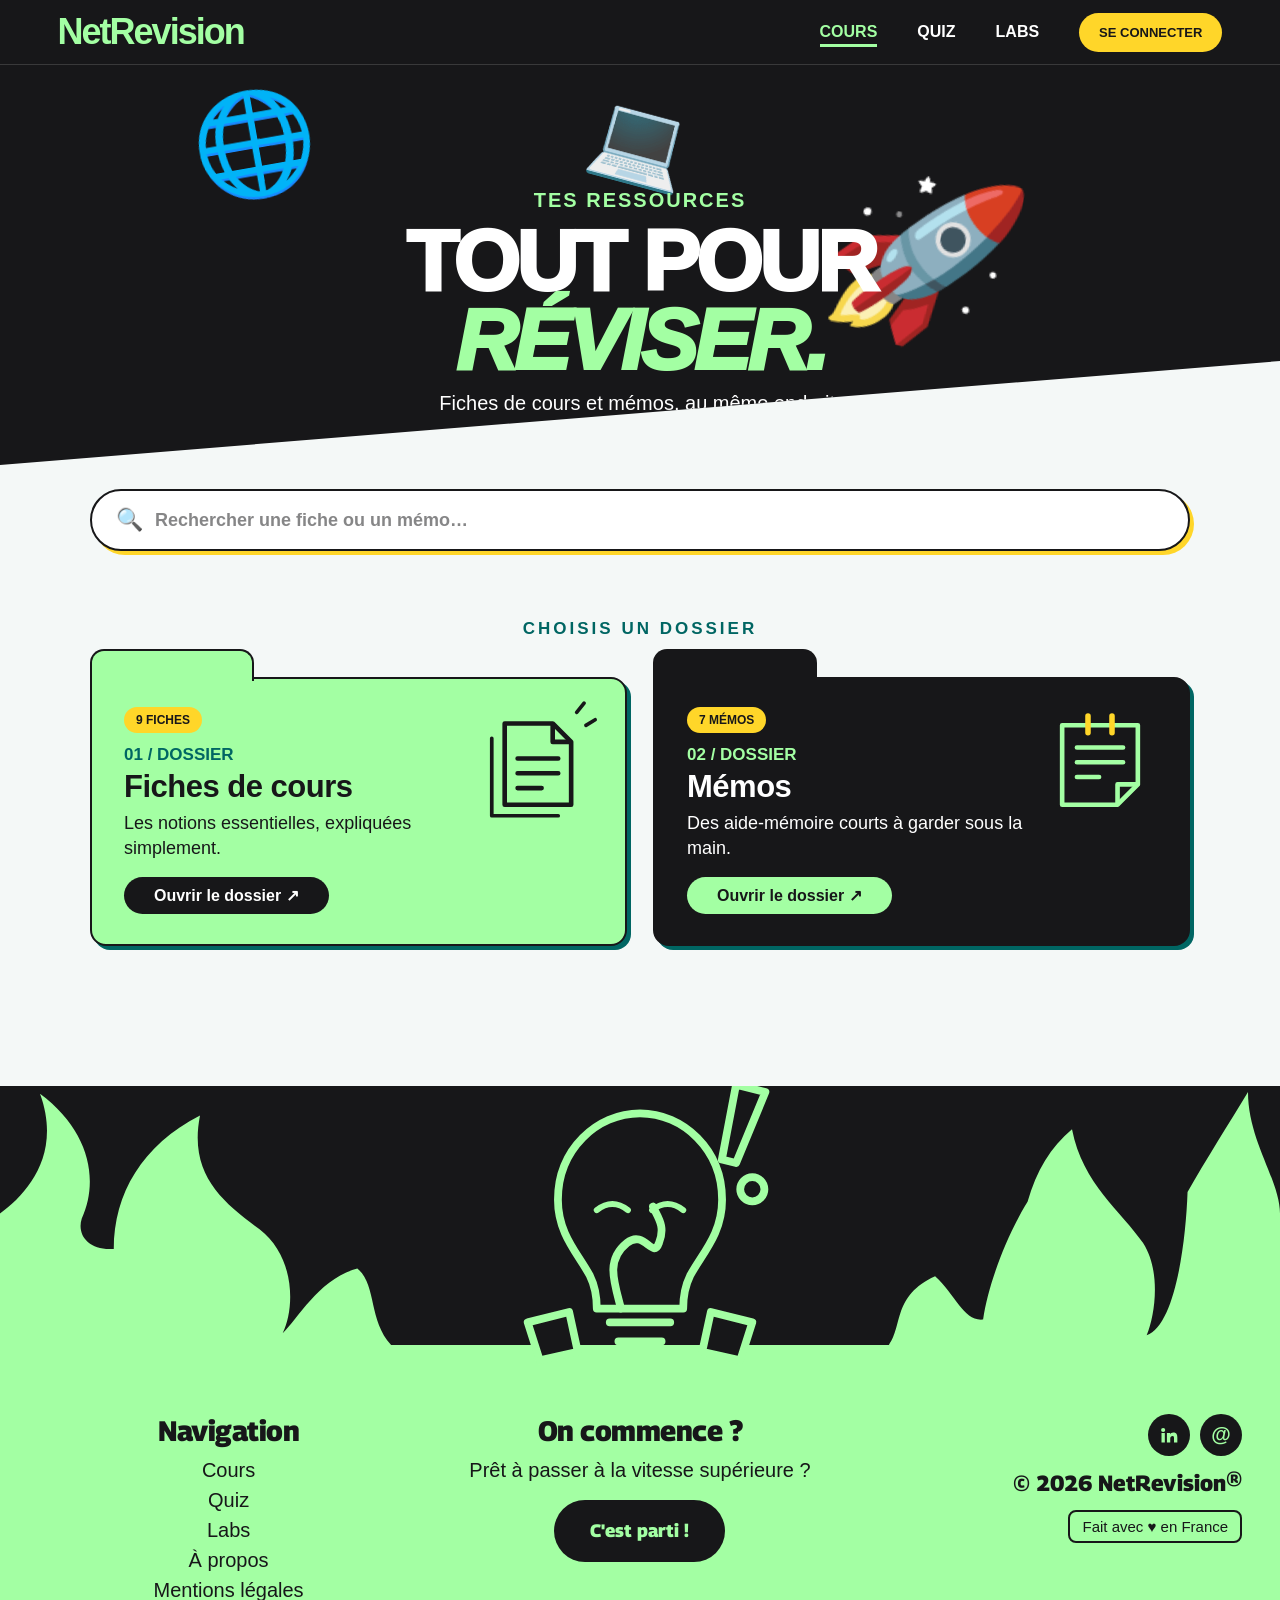
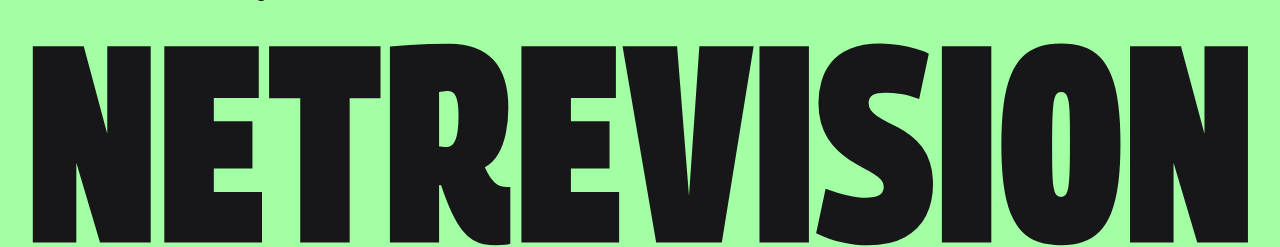
==== commit 27dee24c: "Update hero divs in header section Replaced the hero-star div with hero-computer div in the header." ====
--- a/cours.html
+++ b/cours.html
@@ -46,7 +46,7 @@
 <header class="page-hero">
 
     <div class="hero-world" aria-hidden="true">🌐</div>
-    <div class="hero-star" aria-hidden="true">✳</div>
+    <div class="hero-computer" aria-hidden="true">💻</div>
     <div class="hero-rocket" aria-hidden="true">🚀</div>
 
     <p class="hero-eyebrow">TES RESSOURCES</p>
--- a/style.css
+++ b/style.css
@@ -210,9 +210,9 @@
 .hero-bug      { right: 31%; top: 13%; font-size: 80px;  transform: rotate(20deg); }
 
 /* cours.html */
-.hero-world  { left: 8%;   top: 50px;  font-size: 100px; transform: rotate(-10deg); }
-.hero-star   { left: 24%;  top: 230px; font-size: 60px;  font-weight: bold; transform: rotate(15deg); }
-.hero-rocket { right: 10%; top: 45px;  font-size: 100px; transform: rotate(10deg); }
+.hero-world  { left: 15%;   top: 5%;  font-size: 100px; transform: rotate(-10deg); }
+.hero-computer   { left: 30%;  top: 60%; font-size: 80px;  font-weight: bold; transform: rotate(15deg); }
+.hero-rocket { right: 20%; top: 25%;  font-size: 160px; transform: rotate(10deg); }
 
 /* =====================================
    4. INDEX : SECTION ET CARTES
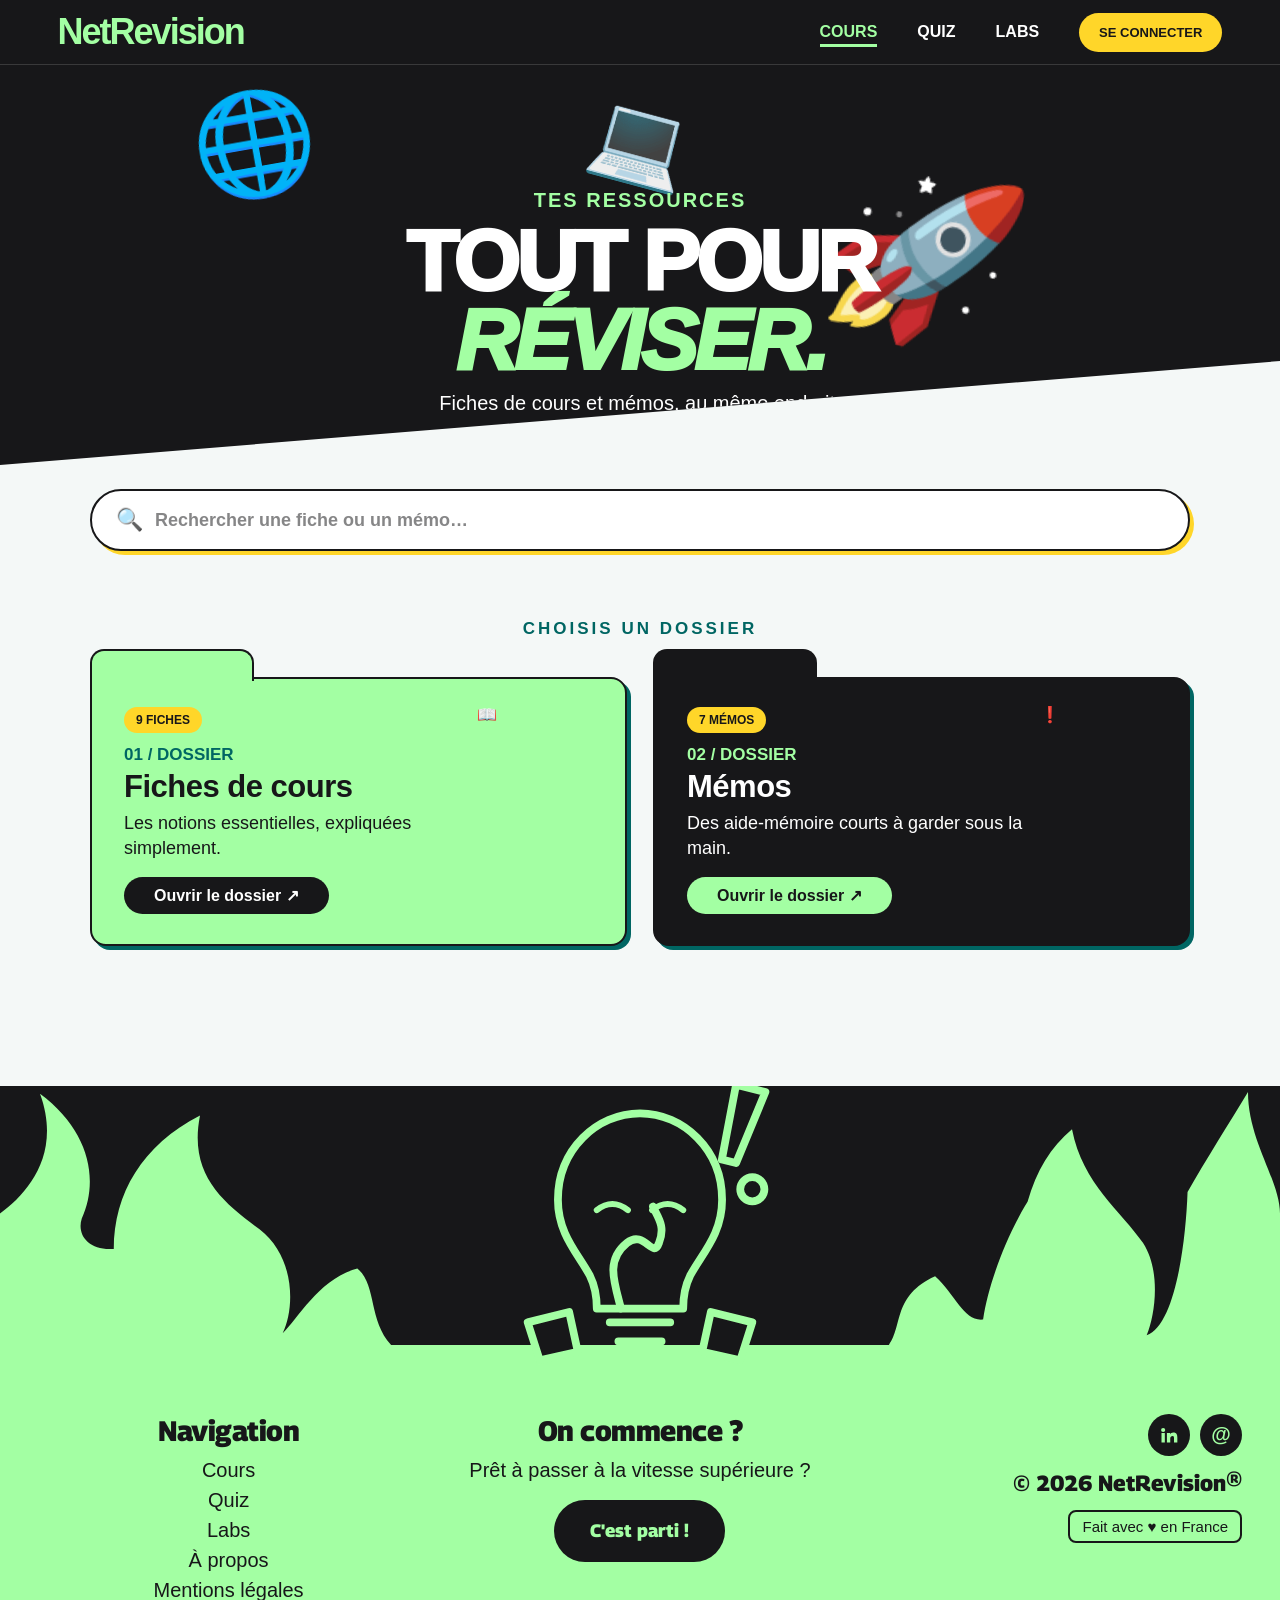
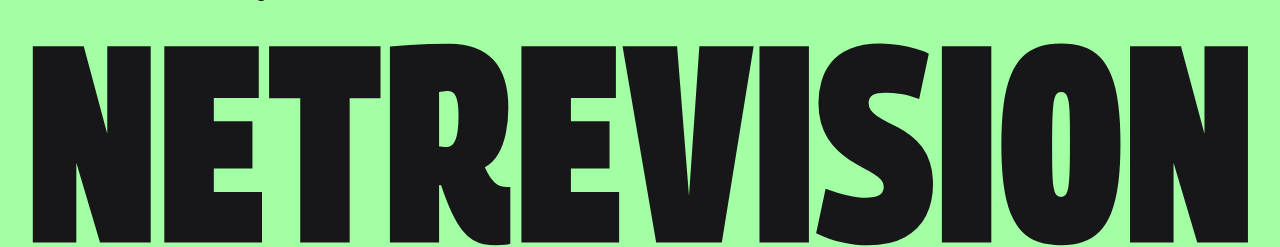
==== commit ac42ce02: "Update cours.html" ====
--- a/cours.html
+++ b/cours.html
@@ -98,20 +98,7 @@
                         <h2>Fiches de cours</h2>
                         <p>Les notions essentielles, expliquées simplement.</p>
                         <span class="open">Ouvrir le dossier ↗</span>
-
-                        <svg class="folder-icon" viewBox="0 0 130 130" fill="none"
-                             xmlns="http://www.w3.org/2000/svg" aria-hidden="true">
-                            <path d="M30 20 H82 L102 40 V108 H30 Z"
-                                  stroke="#171719" stroke-width="5" stroke-linejoin="round"/>
-                            <path d="M82 20 V40 H102"
-                                  stroke="#171719" stroke-width="5" stroke-linejoin="round"/>
-                            <path d="M44 58 H88 M44 74 H88 M44 90 H70"
-                                  stroke="#171719" stroke-width="5" stroke-linecap="round"/>
-                            <path d="M16 36 V120 H88"
-                                  stroke="#171719" stroke-width="4" stroke-linecap="round" stroke-linejoin="round"/>
-                            <path d="M108 8 L116 -2 M118 22 L128 16"
-                                  stroke="#171719" stroke-width="4" stroke-linecap="round"/>
-                        </svg>
+                        <div class="folder-icon folder-emoji" aria-hidden="true">📖</div>
 
                     </a>
 
@@ -122,18 +109,7 @@
                         <h2>Mémos</h2>
                         <p>Des aide-mémoire courts à garder sous la main.</p>
                         <span class="open">Ouvrir le dossier ↗</span>
-
-                        <svg class="folder-icon" viewBox="0 0 130 130" fill="none"
-                             xmlns="http://www.w3.org/2000/svg" aria-hidden="true">
-                            <path d="M24 22 H106 V86 L84 108 H24 Z"
-                                  stroke="#A3FFA3" stroke-width="5" stroke-linejoin="round"/>
-                            <path d="M84 108 V86 H106"
-                                  stroke="#A3FFA3" stroke-width="5" stroke-linejoin="round"/>
-                            <path d="M40 46 H90 M40 62 H90 M40 78 H64"
-                                  stroke="#A3FFA3" stroke-width="5" stroke-linecap="round"/>
-                            <path d="M52 12 V30 M78 12 V30"
-                                  stroke="#FFD629" stroke-width="6" stroke-linecap="round"/>
-                        </svg>
+                        <div class="folder-icon folder-emoji" aria-hidden="true">❗</div>
 
                     </a>
 
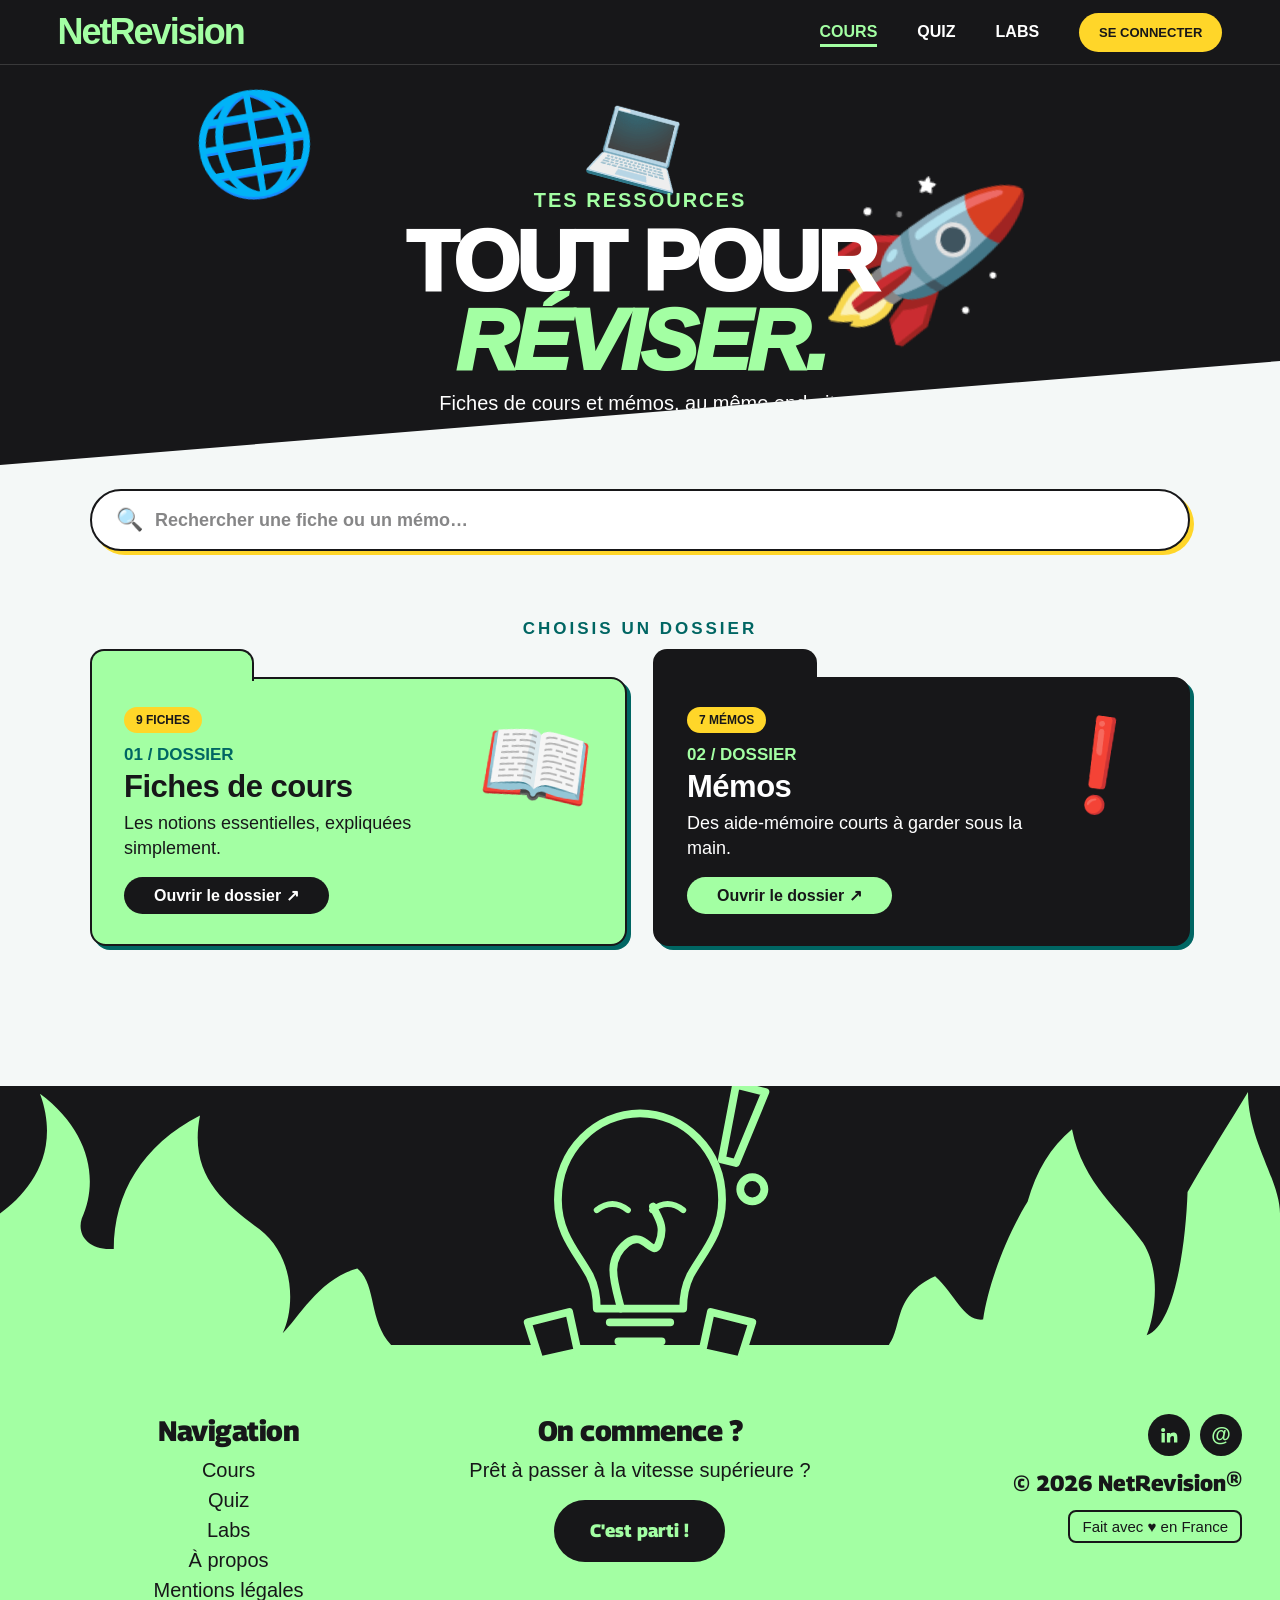
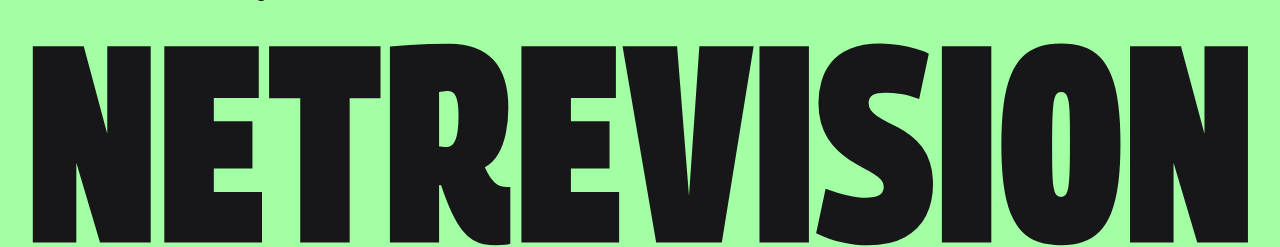
==== commit ce20a436: "Remove empty line before main section in cours.html" ====
--- a/cours.html
+++ b/cours.html
@@ -61,7 +61,6 @@
     </p>
 
 </header>
-
 
 <!-- ESPACE DOCUMENTS -->
 
--- a/style.css
+++ b/style.css
@@ -211,7 +211,7 @@
 
 /* cours.html */
 .hero-world  { left: 15%;   top: 5%;  font-size: 100px; transform: rotate(-10deg); }
-.hero-computer   { left: 30%;  top: 60%; font-size: 80px;  font-weight: bold; transform: rotate(15deg); }
+.hero-computer { left: 36%; top: 230px; font-size: 80px; font-weight: bold; transform: rotate(15deg); }
 .hero-rocket { right: 20%; top: 25%;  font-size: 160px; transform: rotate(10deg); }
 
 /* =====================================
@@ -602,6 +602,15 @@
     width: 120px;
     height: 120px;
     overflow: visible;
+}
+
+.folder-emoji {
+    display: grid;
+    place-items: center;
+    font-size: 90px;
+    line-height: 1;
+    transform: rotate(8deg);
+    pointer-events: none;
 }
 
 .file-list {
@@ -906,6 +915,7 @@
     .folder h2 { font-size: 26px; max-width: 70%; }
     .folder p { font-size: 16px; }
     .folder-icon { width: 90px; height: 90px; }
+    .folder-emoji { font-size: 68px; }
 
     .bf-cols { grid-template-columns: 1fr 1fr; }
 
@@ -1049,6 +1059,7 @@
     .folder h2 { font-size: 23px; max-width: 68%; }
     .folder p { font-size: 15px; max-width: 70%; }
     .folder-icon { width: 76px; height: 76px; right: 16px; top: 22px; }
+    .folder-emoji { font-size: 56px; }
 
     .file-row { flex-wrap: wrap; padding: 14px 16px; }
     .file-icon { width: 44px; height: 44px; font-size: 20px; }
@@ -1073,3 +1084,156 @@
         scroll-behavior: auto !important;
     }
 }
+
+/* =====================================
+   10. QUIZ
+===================================== */
+
+.quiz-tabs { display: flex; flex-wrap: wrap; gap: 12px; justify-content: center; margin-bottom: 30px; }
+
+.tab {
+    border: 2px solid var(--black);
+    background: var(--white);
+    color: var(--black);
+    padding: 12px 22px;
+    border-radius: 40px;
+    font-size: 14px;
+    font-weight: 900;
+    cursor: pointer;
+    box-shadow: 3px 3px 0 var(--yellow);
+    transition: .25s;
+}
+
+.tab:hover { transform: translateY(-3px); }
+.tab.on { background: var(--mint); box-shadow: 3px 3px 0 var(--green); }
+
+.panel-head { text-align: center; margin-bottom: 20px; }
+.panel-head h2 { font-size: clamp(26px, 4vw, 38px); font-weight: 900; letter-spacing: -1px; }
+.panel-head p { color: var(--green); font-size: 14px; font-weight: 900; letter-spacing: 1px; margin-top: 4px; }
+
+.quiz-card {
+    background: var(--white);
+    border: 2px solid var(--black);
+    border-radius: 14px;
+    box-shadow: 4px 4px 0 var(--yellow);
+    padding: 26px;
+}
+
+.q-actions { display: flex; flex-wrap: wrap; gap: 10px; justify-content: center; margin-top: 18px; }
+
+.qbtn {
+    background: var(--black);
+    color: var(--white);
+    border: 2px solid var(--black);
+    padding: 10px 24px;
+    border-radius: 30px;
+    font-size: 15px;
+    font-weight: 900;
+    cursor: pointer;
+    transition: .3s;
+}
+
+.qbtn.alt { background: var(--mint); color: var(--black); }
+.qbtn:hover { background: var(--green); color: var(--mint); transform: translateY(-3px); }
+
+.q-info { text-align: center; color: var(--green); font-size: 14px; font-weight: 900; letter-spacing: 1px; margin-top: 16px; min-height: 20px; }
+
+/* Flashcartes */
+
+.flash {
+    display: flex;
+    flex-direction: column;
+    justify-content: center;
+    align-items: center;
+    width: 100%;
+    min-height: 240px;
+    padding: 30px;
+    border: 2px solid var(--black);
+    border-radius: 14px;
+    background: var(--mint);
+    color: var(--black);
+    text-align: center;
+    cursor: pointer;
+    transition: .3s;
+}
+
+.flash.back { background: var(--black); color: var(--white); }
+.flash small { font-size: 13px; font-weight: 900; letter-spacing: 3px; margin-bottom: 14px; color: var(--green); }
+.flash.back small { color: var(--mint); }
+.flash span { font-size: clamp(20px, 3vw, 28px); font-weight: 900; line-height: 1.3; }
+
+/* Memory */
+
+.mem-grid { display: grid; grid-template-columns: repeat(4, 1fr); gap: 12px; }
+
+.mem-card {
+    position: relative;
+    min-height: 96px;
+    padding: 8px;
+    border: 2px solid var(--black);
+    border-radius: 12px;
+    background: var(--black);
+    color: transparent;
+    font-size: 15px;
+    font-weight: 900;
+    cursor: pointer;
+    transition: .25s;
+}
+
+.mem-card::after { content: "?"; position: absolute; inset: 0; display: grid; place-items: center; color: var(--mint); font-size: 30px; }
+.mem-card.open, .mem-card.done { background: var(--white); color: var(--black); }
+.mem-card.open::after, .mem-card.done::after { content: none; }
+.mem-card.done { background: var(--mint); cursor: default; }
+
+/* QCM */
+
+.qcm-q { font-size: clamp(20px, 3vw, 26px); font-weight: 900; margin-bottom: 18px; line-height: 1.3; }
+.opts { display: grid; gap: 10px; }
+
+.opt {
+    text-align: left;
+    padding: 14px 18px;
+    border: 2px solid var(--black);
+    border-radius: 12px;
+    background: var(--white);
+    color: var(--black);
+    font-size: 17px;
+    font-weight: 700;
+    cursor: pointer;
+    transition: .2s;
+}
+
+.opt:hover:not(:disabled) { background: var(--yellow); }
+.opt:disabled { cursor: default; color: var(--black); }
+.opt.ok { background: var(--mint); }
+.opt.ko { background: #ff8a8a; }
+.qcm-exp { margin-top: 14px; font-weight: 700; line-height: 1.4; }
+
+/* Texte à trous */
+
+.gap-line { font-size: 19px; line-height: 2.2; font-weight: 700; margin-bottom: 6px; }
+
+.gap-line input {
+    width: 120px;
+    padding: 4px 10px;
+    border: 2px solid var(--black);
+    border-radius: 30px;
+    background: var(--background);
+    font-size: 17px;
+    font-weight: 900;
+    text-align: center;
+    outline: none;
+}
+
+.gap-line input:focus { box-shadow: 3px 3px 0 var(--green); }
+.gap-line input.ok { background: var(--mint); }
+.gap-line input.ko { background: #ff8a8a; }
+
+@media (max-width: 700px) {
+    .tab { padding: 10px 16px; font-size: 12px; }
+    .quiz-card { padding: 18px; }
+    .mem-grid { grid-template-columns: repeat(3, 1fr); }
+    .mem-card { min-height: 84px; font-size: 13px; }
+    .opt { font-size: 15px; }
+    .gap-line { font-size: 16px; }
+}
